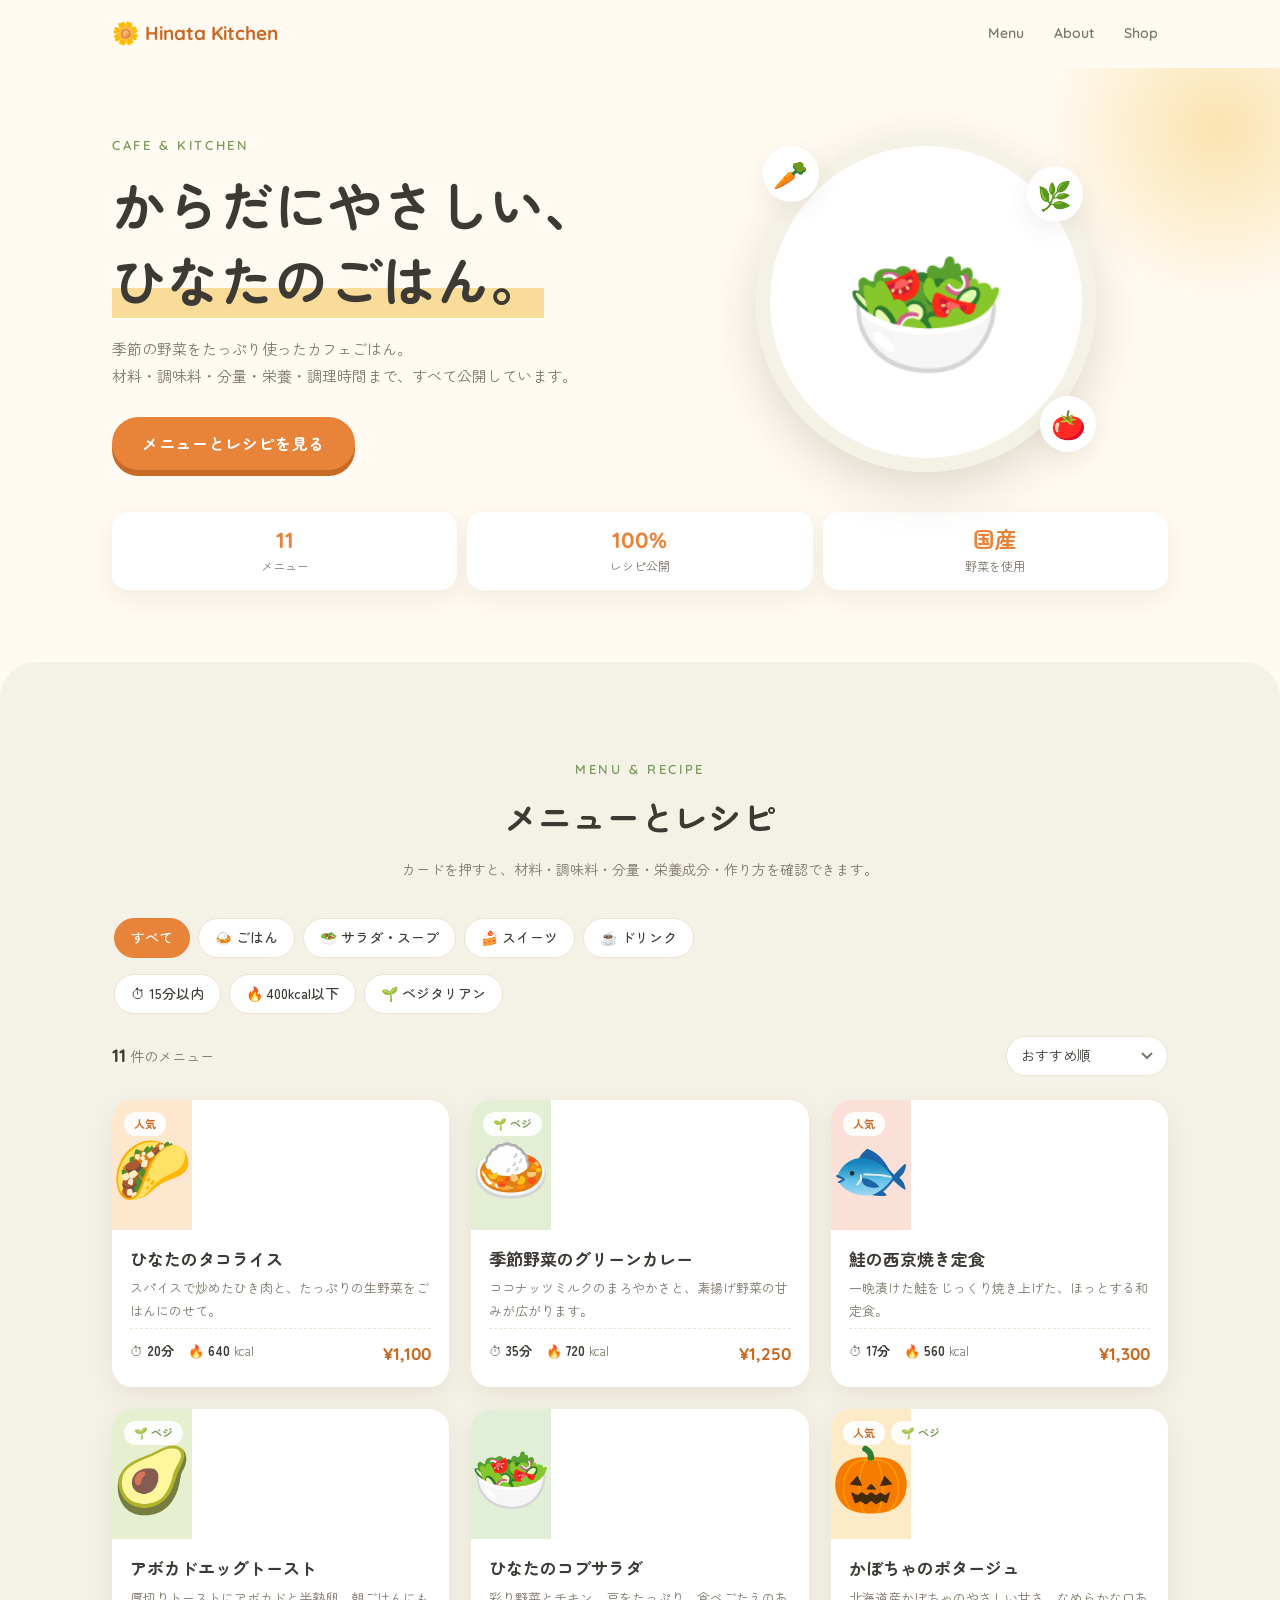
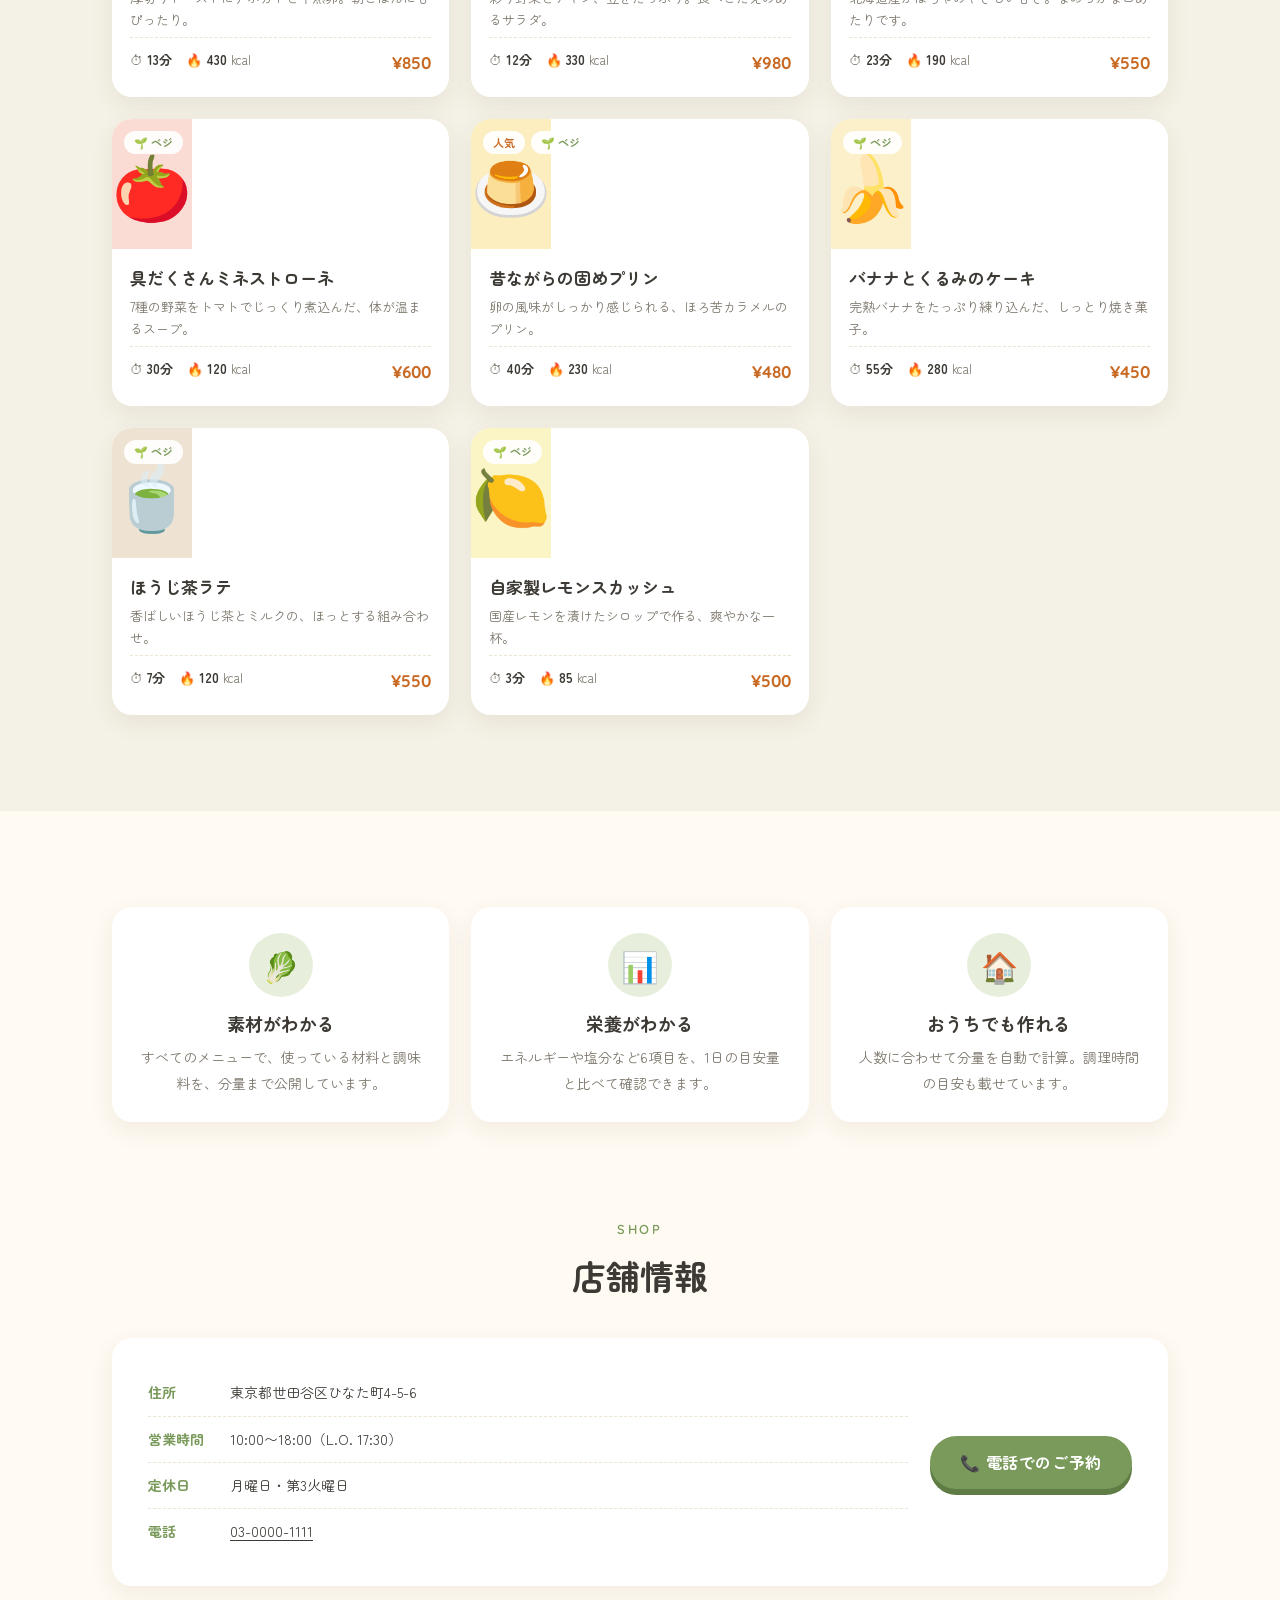
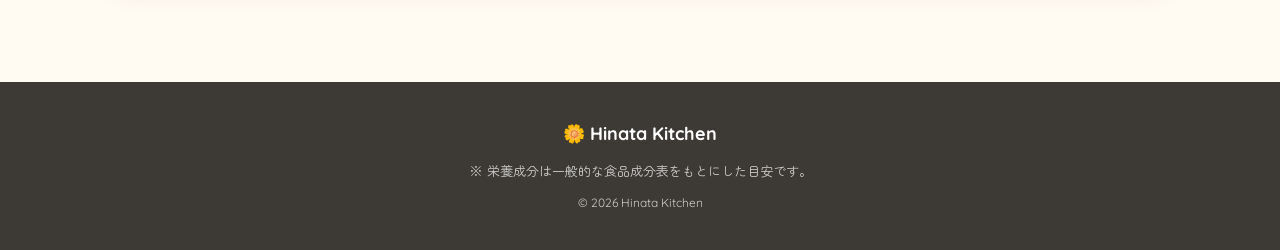
==== recipes/index.html @ f8576e2a "Add Hinata Kitchen recipe cafe site New standalone site under recipes/ showing each menu item's ingr" ====
<!DOCTYPE html>
<html lang="ja">
<head>
  <meta charset="UTF-8">
  <meta name="viewport" content="width=device-width, initial-scale=1.0">
  <title>Hinata Kitchen | ひなたのカフェごはん</title>
  <meta name="description" content="Hinata Kitchen のカフェメニュー。材料・調味料・分量・栄養成分・調理時間を、料理ごとに詳しくご紹介します。">
  <link rel="preconnect" href="https://fonts.googleapis.com">
  <link rel="preconnect" href="https://fonts.gstatic.com" crossorigin>
  <link href="https://fonts.googleapis.com/css2?family=Zen+Maru+Gothic:wght@400;500;700&family=Quicksand:wght@500;600;700&display=swap" rel="stylesheet">
  <link rel="stylesheet" href="style.css">
</head>
<body>
  <a class="skip-link" href="#main">本文へスキップ</a>

  <!-- ===== ヘッダー ===== -->
  <header class="header" id="header">
    <div class="container header__inner">
      <a href="#top" class="logo">
        <span class="logo__icon" aria-hidden="true">🌼</span>
        <span class="logo__text">Hinata Kitchen</span>
      </a>
      <nav class="nav" aria-label="ページ内リンク">
        <a href="#menu" class="nav__link">Menu</a>
        <a href="#about" class="nav__link">About</a>
        <a href="#shop" class="nav__link">Shop</a>
      </nav>
    </div>
  </header>

  <main id="main">
    <!-- ===== ヒーロー ===== -->
    <section class="hero" id="top">
      <div class="container hero__inner">
        <div class="hero__text">
          <p class="hero__en">Cafe &amp; Kitchen</p>
          <h1 class="hero__title">からだにやさしい、<br><span>ひなたのごはん。</span></h1>
          <p class="hero__lead">季節の野菜をたっぷり使ったカフェごはん。<br>材料・調味料・分量・栄養・調理時間まで、すべて公開しています。</p>
          <a href="#menu" class="btn">メニューとレシピを見る</a>
        </div>
        <div class="hero__visual" aria-hidden="true">
          <div class="plate">
            <span class="plate__food">🥗</span>
            <span class="plate__chip plate__chip--1">🥕</span>
            <span class="plate__chip plate__chip--2">🍅</span>
            <span class="plate__chip plate__chip--3">🌿</span>
          </div>
        </div>
      </div>
      <ul class="container hero__stats">
        <li><strong id="statCount">0</strong><span>メニュー</span></li>
        <li><strong>100%</strong><span>レシピ公開</span></li>
        <li><strong>国産</strong><span>野菜を使用</span></li>
      </ul>
    </section>

    <!-- ===== メニュー ===== -->
    <section class="section menu" id="menu">
      <div class="container">
        <div class="section__head">
          <p class="section__en">Menu &amp; Recipe</p>
          <h2 class="section__title">メニューとレシピ</h2>
          <p class="section__desc">カードを押すと、材料・調味料・分量・栄養成分・作り方を確認できます。</p>
        </div>

        <!-- 絞り込み -->
        <div class="filters">
          <div class="filters__cats" role="group" aria-label="カテゴリ">
            <button type="button" class="chip is-active" data-cat="all" aria-pressed="true">すべて</button>
            <button type="button" class="chip" data-cat="main" aria-pressed="false">🍛 ごはん</button>
            <button type="button" class="chip" data-cat="side" aria-pressed="false">🥗 サラダ・スープ</button>
            <button type="button" class="chip" data-cat="sweets" aria-pressed="false">🍰 スイーツ</button>
            <button type="button" class="chip" data-cat="drink" aria-pressed="false">☕ ドリンク</button>
          </div>
          <div class="filters__opts" role="group" aria-label="条件で絞り込み">
            <button type="button" class="chip chip--opt" data-opt="quick" aria-pressed="false">⏱ 15分以内</button>
            <button type="button" class="chip chip--opt" data-opt="light" aria-pressed="false">🔥 400kcal以下</button>
            <button type="button" class="chip chip--opt" data-opt="veg" aria-pressed="false">🌱 ベジタリアン</button>
          </div>
          <div class="filters__bar">
            <p class="filters__count" aria-live="polite"><span id="resultCount">0</span> 件のメニュー</p>
            <label class="sort">
              <span class="visually-hidden">並び替え</span>
              <select id="sortSelect">
                <option value="default">おすすめ順</option>
                <option value="time">調理時間が短い順</option>
                <option value="kcal">カロリーが低い順</option>
                <option value="price">価格が安い順</option>
              </select>
            </label>
          </div>
        </div>

        <!-- カード一覧（js/main.js から生成） -->
        <div class="cards" id="cards"></div>
        <p class="empty" id="emptyMsg" hidden>条件に合うメニューがありません。絞り込みを変えてみてください。</p>
      </div>
    </section>

    <!-- ===== コンセプト ===== -->
    <section class="section about" id="about">
      <div class="container about__grid">
        <div class="about__item">
          <span class="about__icon" aria-hidden="true">🥬</span>
          <h3>素材がわかる</h3>
          <p>すべてのメニューで、使っている材料と調味料を、分量まで公開しています。</p>
        </div>
        <div class="about__item">
          <span class="about__icon" aria-hidden="true">📊</span>
          <h3>栄養がわかる</h3>
          <p>エネルギーや塩分など6項目を、1日の目安量と比べて確認できます。</p>
        </div>
        <div class="about__item">
          <span class="about__icon" aria-hidden="true">🏠</span>
          <h3>おうちでも作れる</h3>
          <p>人数に合わせて分量を自動で計算。調理時間の目安も載せています。</p>
        </div>
      </div>
    </section>

    <!-- ===== 店舗情報 ===== -->
    <section class="section shop" id="shop">
      <div class="container">
        <div class="section__head">
          <p class="section__en">Shop</p>
          <h2 class="section__title">店舗情報</h2>
        </div>
        <div class="shop__card">
          <dl class="shop__list">
            <div><dt>住所</dt><dd>東京都世田谷区ひなた町4-5-6</dd></div>
            <div><dt>営業時間</dt><dd>10:00〜18:00（L.O. 17:30）</dd></div>
            <div><dt>定休日</dt><dd>月曜日・第3火曜日</dd></div>
            <div><dt>電話</dt><dd><a href="tel:0300001111">03-0000-1111</a></dd></div>
          </dl>
          <a href="tel:0300001111" class="btn btn--sub">📞 電話でのご予約</a>
        </div>
      </div>
    </section>
  </main>

  <footer class="footer">
    <p class="footer__logo">🌼 Hinata Kitchen</p>
    <p class="footer__note">※ 栄養成分は一般的な食品成分表をもとにした目安です。</p>
    <p class="footer__copy">&copy; <span id="year">2026</span> Hinata Kitchen</p>
  </footer>

  <!-- ===== レシピ詳細モーダル ===== -->
  <div class="modal" id="recipeModal" aria-hidden="true">
    <div class="modal__overlay" data-close></div>
    <div class="modal__dialog" role="dialog" aria-modal="true" aria-labelledby="rTitle">
      <button type="button" class="modal__close" aria-label="閉じる" data-close>&times;</button>
      <div class="modal__scroll">
        <div class="r-hero" id="rHero">
          <span class="r-hero__icon" id="rIcon" aria-hidden="true"></span>
        </div>
        <div class="r-body">
          <p class="r-cat" id="rCat"></p>
          <h2 class="r-title" id="rTitle"></h2>
          <p class="r-desc" id="rDesc"></p>

          <ul class="r-meta">
            <li><span>価格</span><strong id="rPrice"></strong></li>
            <li><span>調理時間</span><strong id="rTime"></strong></li>
            <li><span>エネルギー</span><strong id="rKcal"></strong></li>
          </ul>

          <div class="r-time" id="rTimeBar" aria-label="調理時間の内訳"></div>

          <div class="r-allergy" id="rAllergy"></div>

          <!-- 分量 -->
          <section class="r-section">
            <div class="r-section__head">
              <h3>材料と分量</h3>
              <div class="servings" role="group" aria-label="人数">
                <button type="button" class="servings__btn" id="servMinus" aria-label="1人減らす">−</button>
                <output class="servings__num" id="servNum" aria-live="polite">1人分</output>
                <button type="button" class="servings__btn" id="servPlus" aria-label="1人増やす">＋</button>
              </div>
            </div>
            <table class="r-table">
              <caption class="visually-hidden">材料</caption>
              <tbody id="rIngredients"></tbody>
            </table>
            <h4 class="r-subhead">調味料</h4>
            <table class="r-table r-table--season">
              <caption class="visually-hidden">調味料</caption>
              <tbody id="rSeasonings"></tbody>
            </table>
          </section>

          <!-- 栄養 -->
          <section class="r-section">
            <div class="r-section__head">
              <h3>栄養成分 <small>（1人分あたり）</small></h3>
            </div>
            <ul class="nutri" id="rNutrition"></ul>
            <p class="r-note">バーは成人の1日の目安量に対する割合です。数値は目安です。</p>
          </section>

          <!-- 作り方 -->
          <section class="r-section">
            <div class="r-section__head"><h3>作り方</h3></div>
            <ol class="steps" id="rSteps"></ol>
          </section>
        </div>
      </div>
    </div>
  </div>

  <script src="main.js"></script>
</body>
</html>
---- recipes/style.css ----
/* =========================================================
   Hinata Kitchen - style.css
   モバイルファースト / ブレークポイント: 768px, 1024px
   ========================================================= */
:root {
  --c-bg: #fffaf2;
  --c-bg-alt: #f4f1e6;
  --c-surface: #ffffff;
  --c-text: #3d3a35;
  --c-sub: #7d776c;
  --c-primary: #e8833a;      /* ひなたのオレンジ */
  --c-primary-dark: #c96a24;
  --c-green: #7a9a5b;
  --c-green-light: #e7efdc;
  --c-yellow: #f6c85f;
  --c-border: #ece4d4;

  --ff: "Zen Maru Gothic", "Hiragino Maru Gothic ProN", "Hiragino Sans", sans-serif;
  --ff-en: "Quicksand", "Zen Maru Gothic", sans-serif;
  --radius: 20px;
  --shadow: 0 8px 24px rgba(91, 70, 40, .08);
  --shadow-lg: 0 18px 48px rgba(91, 70, 40, .18);
  --ease: cubic-bezier(.22, 1, .36, 1);
  --header-h: 60px;
}

*, *::before, *::after { box-sizing: border-box; }
html { scroll-behavior: smooth; scroll-padding-top: var(--header-h); -webkit-text-size-adjust: 100%; }
body { margin: 0; font-family: var(--ff); font-size: 15px; line-height: 1.8; color: var(--c-text); background: var(--c-bg); -webkit-font-smoothing: antialiased; }
body.is-locked { overflow: hidden; }
h1, h2, h3, h4, p, ul, ol, dl, dd { margin: 0; }
ul { padding: 0; list-style: none; }
a { color: inherit; text-decoration: none; }
button, select { font: inherit; color: inherit; cursor: pointer; }
:focus-visible { outline: 3px solid var(--c-yellow); outline-offset: 2px; }
.container { width: 100%; max-width: 1120px; margin: 0 auto; padding: 0 18px; }
.visually-hidden { position: absolute !important; width: 1px; height: 1px; overflow: hidden; clip: rect(0 0 0 0); white-space: nowrap; }
.skip-link { position: absolute; left: 12px; top: -60px; z-index: 300; padding: 8px 16px; background: var(--c-primary); color: #fff; border-radius: 8px; }
.skip-link:focus { top: 12px; }

/* ---------- ボタン・チップ ---------- */
.btn {
  display: inline-flex; align-items: center; justify-content: center; gap: 6px;
  min-height: 50px; padding: 12px 30px; border-radius: 999px;
  background: var(--c-primary); color: #fff; font-weight: 700; letter-spacing: .04em;
  box-shadow: 0 6px 0 var(--c-primary-dark);
  transition: transform .2s, box-shadow .2s;
}
.btn:hover { transform: translateY(2px); box-shadow: 0 4px 0 var(--c-primary-dark); }
.btn:active { transform: translateY(6px); box-shadow: 0 0 0 var(--c-primary-dark); }
.btn--sub { background: var(--c-green); box-shadow: 0 6px 0 #5f7c44; }
.btn--sub:hover { box-shadow: 0 4px 0 #5f7c44; }

.chip {
  flex: 0 0 auto; min-height: 40px; padding: 6px 16px; border: 1.5px solid var(--c-border); border-radius: 999px;
  background: var(--c-surface); font-size: 14px; font-weight: 500; white-space: nowrap;
  transition: background .2s, border-color .2s, color .2s;
}
.chip:hover { border-color: var(--c-primary); }
.chip.is-active { background: var(--c-primary); border-color: var(--c-primary); color: #fff; }
.chip--opt.is-active { background: var(--c-green); border-color: var(--c-green); }

/* ---------- ヘッダー ---------- */
.header { position: sticky; top: 0; z-index: 100; height: var(--header-h); background: rgba(255, 250, 242, .9); backdrop-filter: blur(10px); -webkit-backdrop-filter: blur(10px); border-bottom: 1px solid transparent; transition: border-color .3s; }
.header.is-scrolled { border-color: var(--c-border); }
.header__inner { display: flex; align-items: center; justify-content: space-between; height: 100%; }
.logo { display: flex; align-items: center; gap: 6px; font-family: var(--ff-en); font-size: 19px; font-weight: 700; color: var(--c-primary-dark); }
.logo__icon { font-size: 22px; }
.nav { display: flex; gap: 4px; }
.nav__link { padding: 6px 10px; font-family: var(--ff-en); font-size: 14px; font-weight: 600; color: var(--c-sub); border-radius: 999px; transition: background .2s, color .2s; }
.nav__link:hover { background: var(--c-bg-alt); color: var(--c-text); }

/* ---------- ヒーロー ---------- */
.hero { position: relative; padding: 36px 0 48px; overflow: hidden; }
.hero::before { content: ""; position: absolute; top: -120px; right: -120px; width: 360px; height: 360px; border-radius: 50%; background: radial-gradient(circle, rgba(246, 200, 95, .45), transparent 70%); z-index: -1; }
.hero__inner { display: grid; gap: 32px; align-items: center; }
.hero__en { font-family: var(--ff-en); font-weight: 600; letter-spacing: .2em; text-transform: uppercase; color: var(--c-green); font-size: 13px; margin-bottom: 8px; }
.hero__title { font-size: clamp(30px, 8vw, 54px); line-height: 1.4; font-weight: 700; margin-bottom: 18px; }
.hero__title span { background: linear-gradient(transparent 62%, rgba(246, 200, 95, .6) 62%); }
.hero__lead { color: var(--c-sub); margin-bottom: 28px; font-size: 14px; }
.hero__visual { display: flex; justify-content: center; }
.plate { position: relative; width: min(58vw, 340px); aspect-ratio: 1; border-radius: 50%; background: #fff; box-shadow: var(--shadow-lg), inset 0 0 0 14px var(--c-bg-alt); display: grid; place-items: center; }
.plate__food { font-size: clamp(80px, 22vw, 130px); animation: float 4s ease-in-out infinite; }
.plate__chip { position: absolute; display: grid; place-items: center; width: 56px; height: 56px; font-size: 28px; background: #fff; border-radius: 50%; box-shadow: var(--shadow); animation: float 5s ease-in-out infinite; }
.plate__chip--1 { top: 4%; left: 2%; animation-delay: -1s; }
.plate__chip--2 { bottom: 6%; right: 0; animation-delay: -2s; }
.plate__chip--3 { top: 10%; right: 4%; animation-delay: -3s; }
@keyframes float { 50% { transform: translateY(-10px); } }

.hero__stats { display: grid; grid-template-columns: repeat(3, 1fr); gap: 10px; margin-top: 40px; }
.hero__stats li { display: flex; flex-direction: column; align-items: center; padding: 14px 6px; background: var(--c-surface); border-radius: 16px; box-shadow: var(--shadow); }
.hero__stats strong { font-family: var(--ff-en); font-size: 22px; color: var(--c-primary); line-height: 1.3; }
.hero__stats span { font-size: 12px; color: var(--c-sub); }

/* ---------- セクション共通 ---------- */
.section { padding: 64px 0; }
.section__head { text-align: center; margin-bottom: 32px; }
.section__en { font-family: var(--ff-en); font-weight: 600; letter-spacing: .2em; text-transform: uppercase; color: var(--c-green); font-size: 13px; }
.section__title { font-size: clamp(24px, 6vw, 34px); font-weight: 700; margin: 4px 0 10px; }
.section__desc { font-size: 14px; color: var(--c-sub); }

/* ---------- 絞り込み ---------- */
.menu { background: var(--c-bg-alt); border-radius: 36px 36px 0 0; }
.filters { margin-bottom: 24px; }
.filters__cats, .filters__opts { display: flex; gap: 8px; overflow-x: auto; padding: 4px 2px 8px; scrollbar-width: none; }
.filters__cats::-webkit-scrollbar, .filters__opts::-webkit-scrollbar { display: none; }
.filters__bar { display: flex; align-items: center; justify-content: space-between; gap: 12px; margin-top: 10px; }
.filters__count { font-size: 14px; color: var(--c-sub); }
.filters__count span { font-family: var(--ff-en); font-weight: 700; font-size: 18px; color: var(--c-text); }
.sort select { min-height: 40px; padding: 6px 34px 6px 14px; font-size: 14px; border: 1.5px solid var(--c-border); border-radius: 999px; background: var(--c-surface) url("data:image/svg+xml,%3Csvg xmlns='http://www.w3.org/2000/svg' width='12' height='8'%3E%3Cpath d='M1 1l5 5 5-5' fill='none' stroke='%237d776c' stroke-width='2'/%3E%3C/svg%3E") no-repeat right 14px center; -webkit-appearance: none; appearance: none; }

/* ---------- カード ---------- */
.cards { display: grid; gap: 16px; }
.card {
  position: relative; display: flex; flex-direction: column; width: 100%; padding: 0; text-align: left;
  background: var(--c-surface); border: 0; border-radius: var(--radius); box-shadow: var(--shadow); overflow: hidden;
  transition: transform .3s var(--ease), box-shadow .3s var(--ease);
  animation: cardIn .45s var(--ease) both;
}
.card:hover { transform: translateY(-4px); box-shadow: var(--shadow-lg); }
@keyframes cardIn { from { opacity: 0; transform: translateY(14px); } }
.card__visual { display: grid; place-items: center; height: 130px; font-size: 64px; }
.card__badges { position: absolute; top: 12px; left: 12px; display: flex; gap: 6px; }
.badge { padding: 2px 10px; font-size: 11px; font-weight: 700; border-radius: 999px; background: rgba(255,255,255,.92); color: var(--c-green); }
.badge--pop { color: var(--c-primary-dark); }
.card__body { padding: 16px 18px 18px; display: flex; flex-direction: column; gap: 6px; flex: 1; }
.card__name { font-size: 17px; font-weight: 700; line-height: 1.5; }
.card__desc { font-size: 13px; color: var(--c-sub); line-height: 1.7; }
.card__meta { display: flex; flex-wrap: wrap; gap: 6px 14px; margin-top: auto; padding-top: 10px; border-top: 1px dashed var(--c-border); font-size: 13px; color: var(--c-sub); }
.card__meta b { color: var(--c-text); font-weight: 700; }
.card__price { margin-left: auto; font-family: var(--ff-en); font-size: 17px; font-weight: 700; color: var(--c-primary-dark); }
.empty { padding: 40px 0; text-align: center; color: var(--c-sub); }

/* ---------- About ---------- */
.about__grid { display: grid; gap: 16px; }
.about__item { padding: 26px 22px; text-align: center; background: var(--c-surface); border-radius: var(--radius); box-shadow: var(--shadow); }
.about__icon { display: inline-grid; place-items: center; width: 64px; height: 64px; margin-bottom: 10px; font-size: 30px; background: var(--c-green-light); border-radius: 50%; }
.about__item h3 { font-size: 18px; margin-bottom: 6px; }
.about__item p { font-size: 14px; color: var(--c-sub); }

/* ---------- 店舗情報 ---------- */
.shop { padding-top: 0; }
.shop__card { display: grid; gap: 22px; padding: 26px 22px; background: var(--c-surface); border-radius: var(--radius); box-shadow: var(--shadow); }
.shop__list > div { display: grid; grid-template-columns: 72px 1fr; gap: 10px; padding: 10px 0; border-bottom: 1px dashed var(--c-border); font-size: 14px; }
.shop__list > div:last-child { border-bottom: 0; }
.shop__list dt { font-weight: 700; color: var(--c-green); }
.shop__list a { text-decoration: underline; text-underline-offset: 3px; }

/* ---------- フッター ---------- */
.footer { padding: 36px 18px; text-align: center; background: #3d3a35; color: rgba(255,255,255,.75); font-size: 13px; }
.footer__logo { font-family: var(--ff-en); font-size: 18px; font-weight: 700; color: #fff; margin-bottom: 8px; }
.footer__copy { margin-top: 10px; font-family: var(--ff-en); font-size: 12px; }

/* ---------- モーダル ---------- */
.modal { position: fixed; inset: 0; z-index: 200; display: flex; align-items: flex-end; visibility: hidden; }
.modal.is-open { visibility: visible; }
.modal__overlay { position: absolute; inset: 0; background: rgba(61, 58, 53, .5); opacity: 0; transition: opacity .3s; }
.modal.is-open .modal__overlay { opacity: 1; }
.modal__dialog {
  position: relative; width: 100%; height: 94vh; height: 94dvh;
  background: var(--c-bg); border-radius: 28px 28px 0 0; overflow: hidden;
  transform: translateY(100%); transition: transform .45s var(--ease);
}
.modal.is-open .modal__dialog { transform: none; }
.modal__scroll { height: 100%; overflow-y: auto; overscroll-behavior: contain; }
.modal__close { position: absolute; top: 12px; right: 12px; z-index: 2; width: 44px; height: 44px; border: 0; border-radius: 50%; background: rgba(255,255,255,.95); box-shadow: var(--shadow); font-size: 26px; line-height: 1; }

.r-hero { display: grid; place-items: center; height: 170px; }
.r-hero__icon { font-size: 90px; filter: drop-shadow(0 10px 14px rgba(0,0,0,.12)); }
.r-body { padding: 22px 20px calc(36px + env(safe-area-inset-bottom)); }
.r-cat { font-size: 13px; font-weight: 700; color: var(--c-green); }
.r-title { font-size: 24px; font-weight: 700; line-height: 1.5; margin: 2px 0 8px; }
.r-desc { font-size: 14px; color: var(--c-sub); }

.r-meta { display: grid; grid-template-columns: repeat(3, 1fr); gap: 8px; margin: 20px 0 12px; }
.r-meta li { display: flex; flex-direction: column; align-items: center; padding: 10px 4px; background: var(--c-surface); border-radius: 14px; box-shadow: var(--shadow); }
.r-meta span { font-size: 11px; color: var(--c-sub); }
.r-meta strong { font-family: var(--ff-en); font-size: 17px; font-weight: 700; }
.r-meta strong small { display: block; font-family: var(--ff); font-size: 10px; font-weight: 500; color: var(--c-sub); text-align: center; line-height: 1.4; }

.r-time { display: flex; height: 30px; border-radius: 999px; overflow: hidden; font-size: 12px; font-weight: 700; color: #fff; background: var(--c-border); }
.r-time > span { display: flex; align-items: center; justify-content: center; min-width: 0; padding: 0 6px; white-space: nowrap; overflow: hidden; }
.r-time .t-prep { background: var(--c-green); }
.r-time .t-cook { background: var(--c-primary); }
.r-time .t-rest { background: #b9a88c; }

.r-allergy { display: flex; flex-wrap: wrap; gap: 6px; margin-top: 14px; font-size: 12px; }
.r-allergy span { padding: 2px 10px; border-radius: 999px; background: #fdecea; color: #b0413e; font-weight: 700; }
.r-allergy__label { align-self: center; color: var(--c-sub); }
.r-allergy .none { background: var(--c-green-light); color: #4f6b38; }

.r-section { margin-top: 28px; padding: 20px 18px; background: var(--c-surface); border-radius: var(--radius); box-shadow: var(--shadow); }
.r-section__head { display: flex; align-items: center; justify-content: space-between; gap: 10px; flex-wrap: wrap; margin-bottom: 12px; }
.r-section__head h3 { font-size: 17px; }
.r-section__head small { font-size: 12px; font-weight: 400; color: var(--c-sub); }
.r-subhead { margin: 18px 0 6px; font-size: 14px; color: var(--c-primary-dark); }

.servings { display: flex; align-items: center; gap: 4px; padding: 3px; background: var(--c-bg-alt); border-radius: 999px; }
.servings__btn { width: 36px; height: 36px; border: 0; border-radius: 50%; background: var(--c-surface); font-size: 18px; font-weight: 700; box-shadow: 0 2px 6px rgba(0,0,0,.06); }
.servings__btn:disabled { opacity: .35; cursor: default; }
.servings__num { min-width: 58px; text-align: center; font-weight: 700; font-size: 14px; }

.r-table { width: 100%; border-collapse: collapse; font-size: 14px; }
.r-table td { padding: 9px 2px; border-bottom: 1px dashed var(--c-border); }
.r-table tr:last-child td { border-bottom: 0; }
.r-table td:last-child { text-align: right; font-weight: 700; white-space: nowrap; }
.r-table--season td:first-child::before { content: "●"; margin-right: 6px; font-size: 9px; color: var(--c-primary); vertical-align: 2px; }
.r-table .is-changed { animation: flash .6s; }
@keyframes flash { 0% { background: rgba(246, 200, 95, .5); } }

.nutri { display: grid; gap: 12px; }
.nutri li { display: grid; grid-template-columns: 1fr auto; gap: 2px 8px; font-size: 14px; }
.nutri__val { font-family: var(--ff-en); font-weight: 700; }
.nutri__bar { grid-column: 1 / -1; height: 8px; border-radius: 999px; background: var(--c-bg-alt); overflow: hidden; }
.nutri__bar i { display: block; height: 100%; border-radius: inherit; background: var(--c-green); transform-origin: left; animation: grow .8s var(--ease) both; }
.nutri__bar i.is-high { background: var(--c-primary); }
.nutri__pct { grid-column: 1 / -1; font-size: 11px; color: var(--c-sub); }
@keyframes grow { from { transform: scaleX(0); } }
.r-note { margin-top: 12px; font-size: 12px; color: var(--c-sub); }

.steps { padding: 0; list-style: none; counter-reset: step; display: grid; gap: 12px; }
.steps li { position: relative; padding-left: 40px; font-size: 14px; counter-increment: step; }
.steps li::before { content: counter(step); position: absolute; left: 0; top: 0; width: 28px; height: 28px; display: grid; place-items: center; font-family: var(--ff-en); font-weight: 700; color: #fff; background: var(--c-primary); border-radius: 50%; }

/* =========================================================
   Tablet 768px〜
   ========================================================= */
@media (min-width: 768px) {
  :root { --header-h: 68px; }
  body { font-size: 16px; }
  .container { padding: 0 32px; }
  .nav { gap: 10px; }
  .hero { padding: 64px 0 72px; }
  .hero__inner { grid-template-columns: 1.1fr 1fr; gap: 40px; }
  .hero__lead { font-size: 15px; }
  .section { padding: 96px 0; }
  .filters { display: grid; gap: 4px; }
  .filters__cats, .filters__opts { flex-wrap: wrap; overflow: visible; }
  .cards { grid-template-columns: repeat(2, 1fr); gap: 22px; }
  .about__grid { grid-template-columns: repeat(3, 1fr); gap: 22px; }
  .shop__card { grid-template-columns: 1fr auto; align-items: center; padding: 32px 36px; }
  .shop { padding-top: 0; }

  .modal { align-items: center; justify-content: center; padding: 24px; }
  .modal__dialog { max-width: 680px; height: auto; max-height: 90vh; border-radius: 28px; transform: translateY(24px) scale(.97); opacity: 0; transition: transform .4s var(--ease), opacity .3s; }
  .modal__scroll { max-height: 90vh; }
  .modal.is-open .modal__dialog { transform: none; opacity: 1; }
  .r-body { padding: 26px 36px 40px; }
  .r-title { font-size: 28px; }
  .nutri { grid-template-columns: 1fr 1fr; gap: 14px 26px; }
}

/* =========================================================
   PC 1024px〜
   ========================================================= */
@media (min-width: 1024px) {
  .cards { grid-template-columns: repeat(3, 1fr); }
}

@media (prefers-reduced-motion: reduce) {
  html { scroll-behavior: auto; }
  *, *::before, *::after { animation-duration: .01ms !important; animation-iteration-count: 1 !important; transition-duration: .01ms !important; }
}
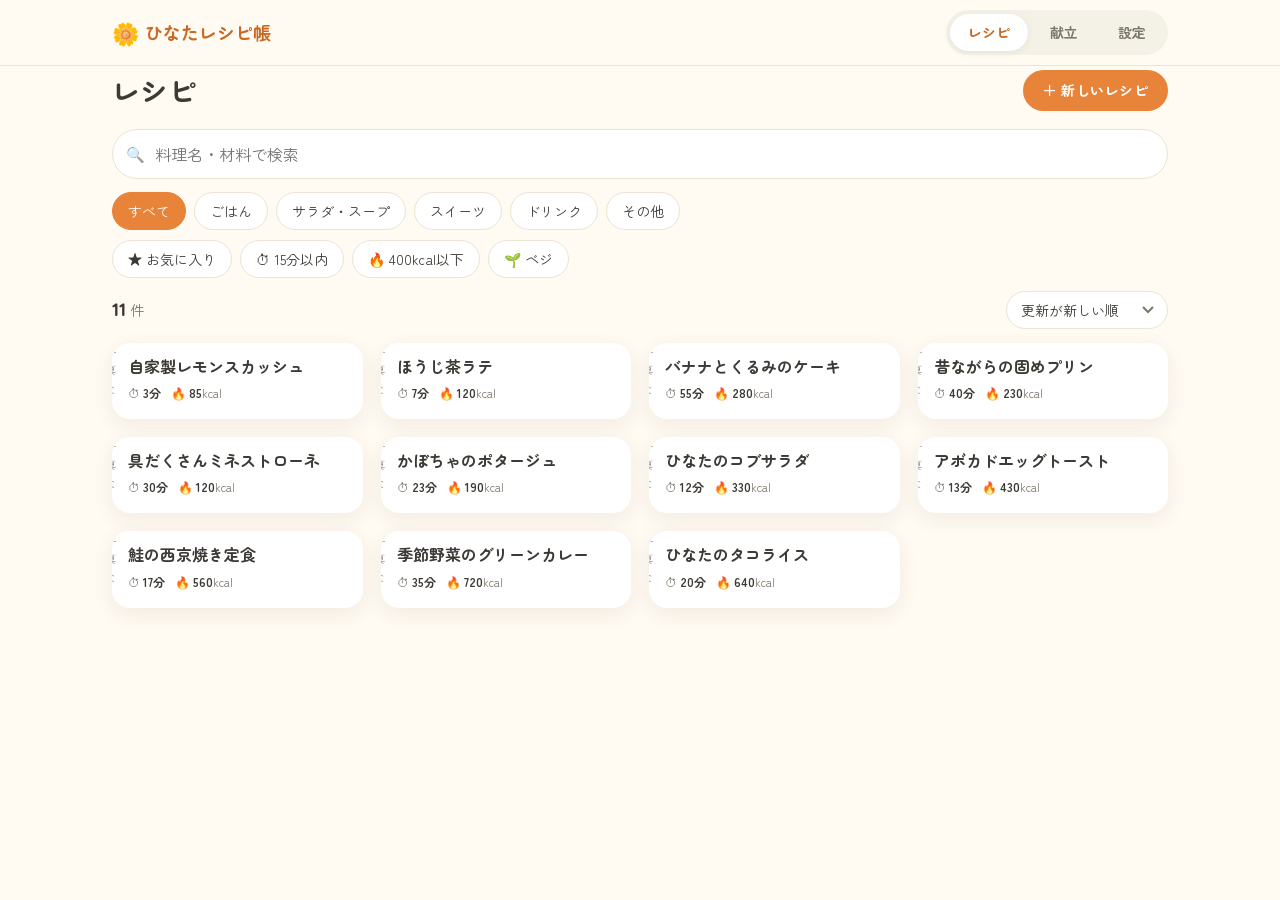
==== commit cd8314dd: "Turn recipes/ into a personal recipe and meal-plan manager Replace the cafe storefront with a browse" ====
--- a/recipes/index.html
+++ b/recipes/index.html
@@ -2,9 +2,10 @@
 <html lang="ja">
 <head>
   <meta charset="UTF-8">
-  <meta name="viewport" content="width=device-width, initial-scale=1.0">
-  <title>Hinata Kitchen | ひなたのカフェごはん</title>
-  <meta name="description" content="Hinata Kitchen のカフェメニュー。材料・調味料・分量・栄養成分・調理時間を、料理ごとに詳しくご紹介します。">
+  <meta name="viewport" content="width=device-width, initial-scale=1.0, viewport-fit=cover">
+  <meta name="theme-color" content="#fffaf2">
+  <title>ひなたレシピ帳</title>
+  <meta name="description" content="自分のレシピと献立を管理するノート。材料・調味料・分量・栄養・調理時間・写真を記録できます。">
   <link rel="preconnect" href="https://fonts.googleapis.com">
   <link rel="preconnect" href="https://fonts.gstatic.com" crossorigin>
   <link href="https://fonts.googleapis.com/css2?family=Zen+Maru+Gothic:wght@400;500;700&family=Quicksand:wght@500;600;700&display=swap" rel="stylesheet">
@@ -14,200 +15,352 @@
   <a class="skip-link" href="#main">本文へスキップ</a>
 
   <!-- ===== ヘッダー ===== -->
-  <header class="header" id="header">
+  <header class="header">
     <div class="container header__inner">
-      <a href="#top" class="logo">
+      <a href="#recipes" class="logo">
         <span class="logo__icon" aria-hidden="true">🌼</span>
-        <span class="logo__text">Hinata Kitchen</span>
+        <span>ひなたレシピ帳</span>
       </a>
-      <nav class="nav" aria-label="ページ内リンク">
-        <a href="#menu" class="nav__link">Menu</a>
-        <a href="#about" class="nav__link">About</a>
-        <a href="#shop" class="nav__link">Shop</a>
+      <nav class="topnav" aria-label="メイン">
+        <a href="#recipes" class="topnav__link" data-nav="recipes">レシピ</a>
+        <a href="#plan" class="topnav__link" data-nav="plan">献立</a>
+        <a href="#settings" class="topnav__link" data-nav="settings">設定</a>
       </nav>
     </div>
   </header>
 
-  <main id="main">
-    <!-- ===== ヒーロー ===== -->
-    <section class="hero" id="top">
-      <div class="container hero__inner">
-        <div class="hero__text">
-          <p class="hero__en">Cafe &amp; Kitchen</p>
-          <h1 class="hero__title">からだにやさしい、<br><span>ひなたのごはん。</span></h1>
-          <p class="hero__lead">季節の野菜をたっぷり使ったカフェごはん。<br>材料・調味料・分量・栄養・調理時間まで、すべて公開しています。</p>
-          <a href="#menu" class="btn">メニューとレシピを見る</a>
-        </div>
-        <div class="hero__visual" aria-hidden="true">
-          <div class="plate">
-            <span class="plate__food">🥗</span>
-            <span class="plate__chip plate__chip--1">🥕</span>
-            <span class="plate__chip plate__chip--2">🍅</span>
-            <span class="plate__chip plate__chip--3">🌿</span>
-          </div>
-        </div>
-      </div>
-      <ul class="container hero__stats">
-        <li><strong id="statCount">0</strong><span>メニュー</span></li>
-        <li><strong>100%</strong><span>レシピ公開</span></li>
-        <li><strong>国産</strong><span>野菜を使用</span></li>
-      </ul>
+  <main id="main" class="container">
+    <!-- ================= レシピ ================= -->
+    <section class="view" id="view-recipes" aria-labelledby="h-recipes">
+      <div class="view__head">
+        <h1 class="view__title" id="h-recipes">レシピ</h1>
+        <button type="button" class="btn btn--small" id="addRecipeBtn">＋ 新しいレシピ</button>
+      </div>
+
+      <div class="search">
+        <span class="search__icon" aria-hidden="true">🔍</span>
+        <input type="search" id="searchInput" placeholder="料理名・材料で検索" aria-label="レシピを検索" autocomplete="off">
+      </div>
+
+      <div class="chips" role="group" aria-label="カテゴリ">
+        <button type="button" class="chip is-active" data-cat="all" aria-pressed="true">すべて</button>
+        <button type="button" class="chip" data-cat="main" aria-pressed="false">ごはん</button>
+        <button type="button" class="chip" data-cat="side" aria-pressed="false">サラダ・スープ</button>
+        <button type="button" class="chip" data-cat="sweets" aria-pressed="false">スイーツ</button>
+        <button type="button" class="chip" data-cat="drink" aria-pressed="false">ドリンク</button>
+        <button type="button" class="chip" data-cat="other" aria-pressed="false">その他</button>
+      </div>
+      <div class="chips" role="group" aria-label="条件">
+        <button type="button" class="chip chip--opt" data-opt="fav" aria-pressed="false">★ お気に入り</button>
+        <button type="button" class="chip chip--opt" data-opt="quick" aria-pressed="false">⏱ 15分以内</button>
+        <button type="button" class="chip chip--opt" data-opt="light" aria-pressed="false">🔥 400kcal以下</button>
+        <button type="button" class="chip chip--opt" data-opt="veg" aria-pressed="false">🌱 ベジ</button>
+      </div>
+
+      <div class="listbar">
+        <p class="listbar__count" aria-live="polite"><b id="resultCount">0</b> 件</p>
+        <label class="select">
+          <span class="visually-hidden">並び替え</span>
+          <select id="sortSelect">
+            <option value="updated">更新が新しい順</option>
+            <option value="name">名前順</option>
+            <option value="time">調理時間が短い順</option>
+            <option value="kcal">カロリーが低い順</option>
+          </select>
+        </label>
+      </div>
+
+      <div class="cards" id="cards"></div>
+      <div class="empty" id="emptyRecipes" hidden>
+        <p class="empty__icon" aria-hidden="true">📒</p>
+        <p id="emptyText">まだレシピがありません。</p>
+        <button type="button" class="btn btn--small" data-action="add-recipe">＋ 最初のレシピを登録</button>
+      </div>
     </section>
 
-    <!-- ===== メニュー ===== -->
-    <section class="section menu" id="menu">
-      <div class="container">
-        <div class="section__head">
-          <p class="section__en">Menu &amp; Recipe</p>
-          <h2 class="section__title">メニューとレシピ</h2>
-          <p class="section__desc">カードを押すと、材料・調味料・分量・栄養成分・作り方を確認できます。</p>
-        </div>
-
-        <!-- 絞り込み -->
-        <div class="filters">
-          <div class="filters__cats" role="group" aria-label="カテゴリ">
-            <button type="button" class="chip is-active" data-cat="all" aria-pressed="true">すべて</button>
-            <button type="button" class="chip" data-cat="main" aria-pressed="false">🍛 ごはん</button>
-            <button type="button" class="chip" data-cat="side" aria-pressed="false">🥗 サラダ・スープ</button>
-            <button type="button" class="chip" data-cat="sweets" aria-pressed="false">🍰 スイーツ</button>
-            <button type="button" class="chip" data-cat="drink" aria-pressed="false">☕ ドリンク</button>
-          </div>
-          <div class="filters__opts" role="group" aria-label="条件で絞り込み">
-            <button type="button" class="chip chip--opt" data-opt="quick" aria-pressed="false">⏱ 15分以内</button>
-            <button type="button" class="chip chip--opt" data-opt="light" aria-pressed="false">🔥 400kcal以下</button>
-            <button type="button" class="chip chip--opt" data-opt="veg" aria-pressed="false">🌱 ベジタリアン</button>
-          </div>
-          <div class="filters__bar">
-            <p class="filters__count" aria-live="polite"><span id="resultCount">0</span> 件のメニュー</p>
-            <label class="sort">
-              <span class="visually-hidden">並び替え</span>
-              <select id="sortSelect">
-                <option value="default">おすすめ順</option>
-                <option value="time">調理時間が短い順</option>
-                <option value="kcal">カロリーが低い順</option>
-                <option value="price">価格が安い順</option>
-              </select>
-            </label>
-          </div>
-        </div>
-
-        <!-- カード一覧（js/main.js から生成） -->
-        <div class="cards" id="cards"></div>
-        <p class="empty" id="emptyMsg" hidden>条件に合うメニューがありません。絞り込みを変えてみてください。</p>
-      </div>
+    <!-- ================= 献立 ================= -->
+    <section class="view" id="view-plan" aria-labelledby="h-plan" hidden>
+      <div class="view__head">
+        <h1 class="view__title" id="h-plan">献立</h1>
+        <button type="button" class="btn btn--small btn--ghost" id="thisWeekBtn">今週</button>
+      </div>
+
+      <div class="weeknav">
+        <button type="button" class="iconbtn" id="prevWeek" aria-label="前の週">‹</button>
+        <p class="weeknav__label" id="weekLabel" aria-live="polite"></p>
+        <button type="button" class="iconbtn" id="nextWeek" aria-label="次の週">›</button>
+      </div>
+
+      <div class="weeksum" id="weekSummary"></div>
+      <div class="days" id="days"></div>
     </section>
 
-    <!-- ===== コンセプト ===== -->
-    <section class="section about" id="about">
-      <div class="container about__grid">
-        <div class="about__item">
-          <span class="about__icon" aria-hidden="true">🥬</span>
-          <h3>素材がわかる</h3>
-          <p>すべてのメニューで、使っている材料と調味料を、分量まで公開しています。</p>
-        </div>
-        <div class="about__item">
-          <span class="about__icon" aria-hidden="true">📊</span>
-          <h3>栄養がわかる</h3>
-          <p>エネルギーや塩分など6項目を、1日の目安量と比べて確認できます。</p>
-        </div>
-        <div class="about__item">
-          <span class="about__icon" aria-hidden="true">🏠</span>
-          <h3>おうちでも作れる</h3>
-          <p>人数に合わせて分量を自動で計算。調理時間の目安も載せています。</p>
-        </div>
-      </div>
-    </section>
-
-    <!-- ===== 店舗情報 ===== -->
-    <section class="section shop" id="shop">
-      <div class="container">
-        <div class="section__head">
-          <p class="section__en">Shop</p>
-          <h2 class="section__title">店舗情報</h2>
-        </div>
-        <div class="shop__card">
-          <dl class="shop__list">
-            <div><dt>住所</dt><dd>東京都世田谷区ひなた町4-5-6</dd></div>
-            <div><dt>営業時間</dt><dd>10:00〜18:00（L.O. 17:30）</dd></div>
-            <div><dt>定休日</dt><dd>月曜日・第3火曜日</dd></div>
-            <div><dt>電話</dt><dd><a href="tel:0300001111">03-0000-1111</a></dd></div>
-          </dl>
-          <a href="tel:0300001111" class="btn btn--sub">📞 電話でのご予約</a>
+    <!-- ================= 設定 ================= -->
+    <section class="view" id="view-settings" aria-labelledby="h-settings" hidden>
+      <div class="view__head">
+        <h1 class="view__title" id="h-settings">設定</h1>
+      </div>
+
+      <div class="panel">
+        <h2 class="panel__title">データの保存場所</h2>
+        <p class="panel__text">レシピ・写真・献立は、<b>このブラウザの中だけ</b>に保存されます。ほかの人には見えません。ブラウザのデータを消すと失われるので、ときどきバックアップを書き出してください。</p>
+        <p class="panel__text panel__text--sub" id="storageInfo"></p>
+      </div>
+
+      <div class="panel">
+        <h2 class="panel__title">バックアップ・別の端末へ移す</h2>
+        <p class="panel__text">写真も含めて1つのファイルに書き出します。別の端末で「読み込む」と、同じ内容を使えます。</p>
+        <div class="panel__actions">
+          <button type="button" class="btn btn--small" id="exportBtn">⬇ 書き出す</button>
+          <label class="btn btn--small btn--ghost">
+            ⬆ 読み込む
+            <input type="file" id="importInput" accept="application/json,.json" class="visually-hidden">
+          </label>
+        </div>
+      </div>
+
+      <div class="panel">
+        <h2 class="panel__title">1日の目安量</h2>
+        <p class="panel__text">献立の合計や、レシピの栄養バーの基準になります。</p>
+        <form class="targets" id="targetsForm"></form>
+      </div>
+
+      <div class="panel">
+        <h2 class="panel__title">データの整理</h2>
+        <div class="panel__actions">
+          <button type="button" class="btn btn--small btn--ghost" id="addSamplesBtn">サンプルを追加</button>
+          <button type="button" class="btn btn--small btn--ghost" id="removeSamplesBtn">サンプルを削除</button>
+          <button type="button" class="btn btn--small btn--danger" id="clearAllBtn">すべて削除</button>
         </div>
       </div>
     </section>
   </main>
 
-  <footer class="footer">
-    <p class="footer__logo">🌼 Hinata Kitchen</p>
-    <p class="footer__note">※ 栄養成分は一般的な食品成分表をもとにした目安です。</p>
-    <p class="footer__copy">&copy; <span id="year">2026</span> Hinata Kitchen</p>
-  </footer>
-
-  <!-- ===== レシピ詳細モーダル ===== -->
-  <div class="modal" id="recipeModal" aria-hidden="true">
-    <div class="modal__overlay" data-close></div>
-    <div class="modal__dialog" role="dialog" aria-modal="true" aria-labelledby="rTitle">
-      <button type="button" class="modal__close" aria-label="閉じる" data-close>&times;</button>
-      <div class="modal__scroll">
-        <div class="r-hero" id="rHero">
-          <span class="r-hero__icon" id="rIcon" aria-hidden="true"></span>
-        </div>
-        <div class="r-body">
-          <p class="r-cat" id="rCat"></p>
-          <h2 class="r-title" id="rTitle"></h2>
-          <p class="r-desc" id="rDesc"></p>
-
-          <ul class="r-meta">
-            <li><span>価格</span><strong id="rPrice"></strong></li>
-            <li><span>調理時間</span><strong id="rTime"></strong></li>
-            <li><span>エネルギー</span><strong id="rKcal"></strong></li>
-          </ul>
-
-          <div class="r-time" id="rTimeBar" aria-label="調理時間の内訳"></div>
-
-          <div class="r-allergy" id="rAllergy"></div>
-
-          <!-- 分量 -->
-          <section class="r-section">
-            <div class="r-section__head">
-              <h3>材料と分量</h3>
-              <div class="servings" role="group" aria-label="人数">
-                <button type="button" class="servings__btn" id="servMinus" aria-label="1人減らす">−</button>
-                <output class="servings__num" id="servNum" aria-live="polite">1人分</output>
-                <button type="button" class="servings__btn" id="servPlus" aria-label="1人増やす">＋</button>
-              </div>
+  <!-- ===== スマホ用タブバー ===== -->
+  <nav class="tabbar" aria-label="メイン">
+    <a href="#recipes" class="tabbar__link" data-nav="recipes"><span aria-hidden="true">📒</span>レシピ</a>
+    <a href="#plan" class="tabbar__link" data-nav="plan"><span aria-hidden="true">📅</span>献立</a>
+    <a href="#settings" class="tabbar__link" data-nav="settings"><span aria-hidden="true">⚙️</span>設定</a>
+  </nav>
+
+  <!-- ================= レシピ詳細 ================= -->
+  <dialog class="sheet" id="detailDialog" aria-labelledby="dTitle">
+    <div class="sheet__bar">
+      <button type="button" class="iconbtn" data-close aria-label="閉じる">✕</button>
+    </div>
+    <div class="d-photo" id="dPhoto"></div>
+    <div class="sheet__body">
+      <p class="d-cat" id="dCat"></p>
+      <h2 class="d-title" id="dTitle"></h2>
+      <p class="d-desc" id="dDesc"></p>
+
+      <div class="d-actions">
+        <button type="button" class="pill" id="dFav" aria-pressed="false">☆ お気に入り</button>
+        <button type="button" class="pill" id="dPlan">📅 献立に追加</button>
+        <button type="button" class="pill" id="dEdit">✏️ 編集</button>
+        <button type="button" class="pill" id="dCopy">⧉ 複製</button>
+        <button type="button" class="pill pill--danger" id="dDelete">🗑 削除</button>
+      </div>
+
+      <ul class="d-meta">
+        <li><span>調理時間</span><strong id="dTime"></strong></li>
+        <li><span>エネルギー</span><strong id="dKcal"></strong></li>
+        <li><span>塩分</span><strong id="dSalt"></strong></li>
+      </ul>
+      <div class="timebar" id="dTimeBar"></div>
+      <div class="d-allergy" id="dAllergy"></div>
+
+      <section class="block">
+        <div class="block__head">
+          <h3>材料と分量</h3>
+          <div class="stepper" role="group" aria-label="人数">
+            <button type="button" class="stepper__btn" id="servMinus" aria-label="1人減らす">−</button>
+            <output class="stepper__num" id="servNum" aria-live="polite"></output>
+            <button type="button" class="stepper__btn" id="servPlus" aria-label="1人増やす">＋</button>
+          </div>
+        </div>
+        <table class="amounts"><caption class="visually-hidden">材料</caption><tbody id="dIngredients"></tbody></table>
+        <h4 class="block__sub">調味料</h4>
+        <table class="amounts amounts--season"><caption class="visually-hidden">調味料</caption><tbody id="dSeasonings"></tbody></table>
+      </section>
+
+      <section class="block">
+        <div class="block__head"><h3>栄養成分 <small>（1人分あたり）</small></h3></div>
+        <ul class="nutri" id="dNutrition"></ul>
+        <p class="note">バーは「設定」の1日の目安量に対する割合です。</p>
+      </section>
+
+      <section class="block">
+        <div class="block__head"><h3>作り方</h3></div>
+        <ol class="steps" id="dSteps"></ol>
+      </section>
+
+      <section class="block" id="dMemoBlock">
+        <div class="block__head"><h3>メモ</h3></div>
+        <p class="memo" id="dMemo"></p>
+      </section>
+
+      <p class="note note--date" id="dDates"></p>
+    </div>
+  </dialog>
+
+  <!-- ================= レシピ編集 ================= -->
+  <dialog class="sheet sheet--form" id="editDialog" aria-labelledby="eTitle">
+    <form id="editForm" novalidate>
+      <div class="sheet__bar sheet__bar--form">
+        <button type="button" class="iconbtn" data-close aria-label="閉じる">✕</button>
+        <h2 class="sheet__title" id="eTitle">新しいレシピ</h2>
+        <button type="submit" class="btn btn--small">保存</button>
+      </div>
+      <div class="sheet__body">
+        <!-- 写真 -->
+        <div class="photo-input" id="photoDrop">
+          <div class="photo-input__preview" id="photoPreview"></div>
+          <div class="photo-input__btns">
+            <label class="btn btn--small btn--ghost">
+              📷 写真を選ぶ
+              <input type="file" id="photoInput" accept="image/*" class="visually-hidden">
+            </label>
+            <button type="button" class="btn btn--small btn--ghost" id="photoRemove" hidden>写真を外す</button>
+          </div>
+          <p class="note">PC では写真をここにドラッグしても登録できます。自動で縮小して保存します。</p>
+        </div>
+
+        <fieldset class="fs">
+          <legend>基本情報</legend>
+          <div class="field">
+            <label for="fName">料理名 <span class="req">必須</span></label>
+            <input type="text" id="fName" name="name" maxlength="60" required>
+            <p class="field__error" id="fName-error"></p>
+          </div>
+          <div class="grid2">
+            <div class="field">
+              <label for="fCat">カテゴリ</label>
+              <select id="fCat" name="cat">
+                <option value="main">ごはん</option>
+                <option value="side">サラダ・スープ</option>
+                <option value="sweets">スイーツ</option>
+                <option value="drink">ドリンク</option>
+                <option value="other">その他</option>
+              </select>
             </div>
-            <table class="r-table">
-              <caption class="visually-hidden">材料</caption>
-              <tbody id="rIngredients"></tbody>
-            </table>
-            <h4 class="r-subhead">調味料</h4>
-            <table class="r-table r-table--season">
-              <caption class="visually-hidden">調味料</caption>
-              <tbody id="rSeasonings"></tbody>
-            </table>
-          </section>
-
-          <!-- 栄養 -->
-          <section class="r-section">
-            <div class="r-section__head">
-              <h3>栄養成分 <small>（1人分あたり）</small></h3>
+            <div class="field">
+              <label for="fServings">分量は何人分？</label>
+              <div class="unit-input"><input type="number" id="fServings" name="servings" min="1" max="20" step="1" inputmode="numeric" required><span>人分</span></div>
             </div>
-            <ul class="nutri" id="rNutrition"></ul>
-            <p class="r-note">バーは成人の1日の目安量に対する割合です。数値は目安です。</p>
-          </section>
-
-          <!-- 作り方 -->
-          <section class="r-section">
-            <div class="r-section__head"><h3>作り方</h3></div>
-            <ol class="steps" id="rSteps"></ol>
-          </section>
-        </div>
-      </div>
-    </div>
-  </div>
-
-  <script src="main.js"></script>
+          </div>
+          <div class="field">
+            <label for="fDesc">ひとこと説明</label>
+            <textarea id="fDesc" name="desc" rows="2" maxlength="200"></textarea>
+          </div>
+          <div class="checks">
+            <label class="check"><input type="checkbox" id="fFav" name="favorite"> ★ お気に入り</label>
+            <label class="check"><input type="checkbox" id="fVeg" name="veg"> 🌱 ベジタリアン</label>
+          </div>
+        </fieldset>
+
+        <fieldset class="fs">
+          <legend>調理時間</legend>
+          <div class="grid3">
+            <div class="field"><label for="fPrep">下ごしらえ</label><div class="unit-input"><input type="number" id="fPrep" name="prep" min="0" max="1440" inputmode="numeric"><span>分</span></div></div>
+            <div class="field"><label for="fCook">調理</label><div class="unit-input"><input type="number" id="fCook" name="cook" min="0" max="1440" inputmode="numeric"><span>分</span></div></div>
+            <div class="field"><label for="fRest">待ち時間</label><div class="unit-input"><input type="number" id="fRest" name="rest" min="0" max="10080" inputmode="numeric"><span>分</span></div></div>
+          </div>
+          <p class="note">待ち時間は、冷やす・漬け込むなど手を動かさない時間です。</p>
+        </fieldset>
+
+        <fieldset class="fs">
+          <legend>材料</legend>
+          <div class="rows" id="ingRows"></div>
+          <button type="button" class="addrow" data-add="ing">＋ 材料を追加</button>
+        </fieldset>
+
+        <fieldset class="fs">
+          <legend>調味料</legend>
+          <div class="rows" id="seaRows"></div>
+          <button type="button" class="addrow" data-add="sea">＋ 調味料を追加</button>
+          <p class="note">「少々」「適量」のときは分量を空欄にして、単位にその言葉を入れてください。</p>
+        </fieldset>
+
+        <fieldset class="fs">
+          <legend>栄養成分（1人分あたり）</legend>
+          <div class="grid3" id="nutriFields"></div>
+        </fieldset>
+
+        <fieldset class="fs">
+          <legend>アレルギー</legend>
+          <div class="checks" id="allergyChecks"></div>
+        </fieldset>
+
+        <fieldset class="fs">
+          <legend>作り方</legend>
+          <div class="rows" id="stepRows"></div>
+          <button type="button" class="addrow" data-add="step">＋ 手順を追加</button>
+        </fieldset>
+
+        <fieldset class="fs">
+          <legend>メモ</legend>
+          <textarea id="fMemo" name="memo" rows="3" maxlength="1000" placeholder="コツ、アレンジ、家族の感想など"></textarea>
+        </fieldset>
+
+        <button type="submit" class="btn btn--block">保存する</button>
+      </div>
+    </form>
+  </dialog>
+
+  <!-- ================= 献立に追加（レシピ選択） ================= -->
+  <dialog class="sheet sheet--small" id="pickDialog" aria-labelledby="pTitle">
+    <div class="sheet__bar sheet__bar--form">
+      <button type="button" class="iconbtn" data-close aria-label="閉じる">✕</button>
+      <h2 class="sheet__title" id="pTitle">レシピを選ぶ</h2>
+      <span></span>
+    </div>
+    <div class="sheet__body">
+      <div class="search search--in">
+        <span class="search__icon" aria-hidden="true">🔍</span>
+        <input type="search" id="pickSearch" placeholder="レシピを検索" aria-label="レシピを検索" autocomplete="off">
+      </div>
+      <ul class="picklist" id="pickList"></ul>
+    </div>
+  </dialog>
+
+  <!-- ================= 献立に追加（日付と時間帯） ================= -->
+  <dialog class="sheet sheet--small" id="slotDialog" aria-labelledby="sTitle">
+    <form method="dialog" id="slotForm">
+      <div class="sheet__bar sheet__bar--form">
+        <button type="button" class="iconbtn" data-close aria-label="閉じる">✕</button>
+        <h2 class="sheet__title" id="sTitle">献立に追加</h2>
+        <span></span>
+      </div>
+      <div class="sheet__body">
+        <p class="slot-recipe" id="slotRecipe"></p>
+        <div class="field">
+          <label for="slotDate">日付</label>
+          <input type="date" id="slotDate" required>
+        </div>
+        <div class="field">
+          <span class="field__label">時間帯</span>
+          <div class="seg" id="slotSeg"></div>
+        </div>
+        <button type="submit" class="btn btn--block" value="ok">追加する</button>
+      </div>
+    </form>
+  </dialog>
+
+  <!-- ================= 確認 ================= -->
+  <dialog class="confirm" id="confirmDialog" aria-labelledby="cMsg">
+    <form method="dialog">
+      <p class="confirm__msg" id="cMsg"></p>
+      <div class="confirm__btns">
+        <button type="submit" value="cancel" class="btn btn--small btn--ghost">キャンセル</button>
+        <button type="submit" value="ok" class="btn btn--small" id="cOk">OK</button>
+      </div>
+    </form>
+  </dialog>
+
+  <div class="toast" id="toast" role="status" aria-live="polite"></div>
+
+  <script src="samples.js"></script>
+  <script src="app.js"></script>
 </body>
 </html>
--- a/recipes/style.css
+++ b/recipes/style.css
@@ -1,5 +1,5 @@
 /* =========================================================
-   Hinata Kitchen - style.css
+   ひなたレシピ帳 - style.css
    モバイルファースト / ブレークポイント: 768px, 1024px
    ========================================================= */
 :root {
@@ -8,256 +8,376 @@
   --c-surface: #ffffff;
   --c-text: #3d3a35;
   --c-sub: #7d776c;
-  --c-primary: #e8833a;      /* ひなたのオレンジ */
+  --c-primary: #e8833a;
   --c-primary-dark: #c96a24;
   --c-green: #7a9a5b;
   --c-green-light: #e7efdc;
   --c-yellow: #f6c85f;
   --c-border: #ece4d4;
+  --c-danger: #c0453f;
 
   --ff: "Zen Maru Gothic", "Hiragino Maru Gothic ProN", "Hiragino Sans", sans-serif;
   --ff-en: "Quicksand", "Zen Maru Gothic", sans-serif;
   --radius: 20px;
-  --shadow: 0 8px 24px rgba(91, 70, 40, .08);
-  --shadow-lg: 0 18px 48px rgba(91, 70, 40, .18);
+  --shadow: 0 6px 20px rgba(91, 70, 40, .08);
+  --shadow-lg: 0 18px 48px rgba(91, 70, 40, .2);
   --ease: cubic-bezier(.22, 1, .36, 1);
-  --header-h: 60px;
+  --header-h: 58px;
+  --tabbar-h: 64px;
 }
 
 *, *::before, *::after { box-sizing: border-box; }
-html { scroll-behavior: smooth; scroll-padding-top: var(--header-h); -webkit-text-size-adjust: 100%; }
-body { margin: 0; font-family: var(--ff); font-size: 15px; line-height: 1.8; color: var(--c-text); background: var(--c-bg); -webkit-font-smoothing: antialiased; }
-body.is-locked { overflow: hidden; }
-h1, h2, h3, h4, p, ul, ol, dl, dd { margin: 0; }
+html { -webkit-text-size-adjust: 100%; }
+html:has(dialog[open]) { overflow: hidden; }
+body { margin: 0; font-family: var(--ff); font-size: 15px; line-height: 1.75; color: var(--c-text); background: var(--c-bg); -webkit-font-smoothing: antialiased; padding-bottom: calc(var(--tabbar-h) + env(safe-area-inset-bottom)); }
+h1, h2, h3, h4, p, ul, ol { margin: 0; }
 ul { padding: 0; list-style: none; }
 a { color: inherit; text-decoration: none; }
-button, select { font: inherit; color: inherit; cursor: pointer; }
+button, select, input, textarea { font: inherit; color: inherit; }
+button { cursor: pointer; }
+img { display: block; max-width: 100%; }
+[hidden] { display: none !important; }
 :focus-visible { outline: 3px solid var(--c-yellow); outline-offset: 2px; }
-.container { width: 100%; max-width: 1120px; margin: 0 auto; padding: 0 18px; }
+.container { width: 100%; max-width: 1120px; margin: 0 auto; padding: 0 16px; }
 .visually-hidden { position: absolute !important; width: 1px; height: 1px; overflow: hidden; clip: rect(0 0 0 0); white-space: nowrap; }
 .skip-link { position: absolute; left: 12px; top: -60px; z-index: 300; padding: 8px 16px; background: var(--c-primary); color: #fff; border-radius: 8px; }
 .skip-link:focus { top: 12px; }
 
-/* ---------- ボタン・チップ ---------- */
+/* ---------- ボタン類 ---------- */
 .btn {
-  display: inline-flex; align-items: center; justify-content: center; gap: 6px;
-  min-height: 50px; padding: 12px 30px; border-radius: 999px;
-  background: var(--c-primary); color: #fff; font-weight: 700; letter-spacing: .04em;
-  box-shadow: 0 6px 0 var(--c-primary-dark);
-  transition: transform .2s, box-shadow .2s;
-}
-.btn:hover { transform: translateY(2px); box-shadow: 0 4px 0 var(--c-primary-dark); }
-.btn:active { transform: translateY(6px); box-shadow: 0 0 0 var(--c-primary-dark); }
-.btn--sub { background: var(--c-green); box-shadow: 0 6px 0 #5f7c44; }
-.btn--sub:hover { box-shadow: 0 4px 0 #5f7c44; }
-
-.chip {
-  flex: 0 0 auto; min-height: 40px; padding: 6px 16px; border: 1.5px solid var(--c-border); border-radius: 999px;
-  background: var(--c-surface); font-size: 14px; font-weight: 500; white-space: nowrap;
-  transition: background .2s, border-color .2s, color .2s;
-}
+  position: relative; display: inline-flex; align-items: center; justify-content: center; gap: 6px;
+  min-height: 48px; padding: 10px 26px; border: 2px solid var(--c-primary); border-radius: 999px;
+  background: var(--c-primary); color: #fff; font-weight: 700; letter-spacing: .03em; white-space: nowrap;
+  transition: background .2s, border-color .2s, color .2s, transform .15s;
+}
+.btn:hover { background: var(--c-primary-dark); border-color: var(--c-primary-dark); }
+.btn:active { transform: scale(.97); }
+.btn--small { min-height: 40px; padding: 6px 18px; font-size: 14px; }
+.btn--ghost { background: var(--c-surface); color: var(--c-primary-dark); border-color: var(--c-border); }
+.btn--ghost:hover { background: var(--c-bg-alt); border-color: var(--c-primary); color: var(--c-primary-dark); }
+.btn--danger { background: var(--c-surface); color: var(--c-danger); border-color: #f0c9c6; }
+.btn--danger:hover { background: #fdecea; border-color: var(--c-danger); color: var(--c-danger); }
+.btn--block { width: 100%; margin-top: 8px; }
+label.btn { cursor: pointer; }
+label.btn:focus-within { outline: 3px solid var(--c-yellow); outline-offset: 2px; }
+
+.iconbtn { display: inline-grid; place-items: center; width: 42px; height: 42px; flex-shrink: 0; border: 0; border-radius: 50%; background: var(--c-surface); box-shadow: var(--shadow); font-size: 18px; line-height: 1; }
+.iconbtn:hover { background: var(--c-bg-alt); }
+
+.chip { flex: 0 0 auto; min-height: 38px; padding: 5px 15px; border: 1.5px solid var(--c-border); border-radius: 999px; background: var(--c-surface); font-size: 14px; white-space: nowrap; transition: background .2s, border-color .2s, color .2s; }
 .chip:hover { border-color: var(--c-primary); }
 .chip.is-active { background: var(--c-primary); border-color: var(--c-primary); color: #fff; }
 .chip--opt.is-active { background: var(--c-green); border-color: var(--c-green); }
 
-/* ---------- ヘッダー ---------- */
-.header { position: sticky; top: 0; z-index: 100; height: var(--header-h); background: rgba(255, 250, 242, .9); backdrop-filter: blur(10px); -webkit-backdrop-filter: blur(10px); border-bottom: 1px solid transparent; transition: border-color .3s; }
-.header.is-scrolled { border-color: var(--c-border); }
+.pill { min-height: 38px; padding: 4px 14px; border: 1.5px solid var(--c-border); border-radius: 999px; background: var(--c-surface); font-size: 13px; font-weight: 500; white-space: nowrap; }
+.pill:hover { border-color: var(--c-primary); }
+.pill[aria-pressed="true"] { background: #fff4d6; border-color: var(--c-yellow); }
+.pill--danger { color: var(--c-danger); }
+.pill--danger:hover { border-color: var(--c-danger); }
+
+/* ---------- ヘッダー / ナビ ---------- */
+.header { position: sticky; top: 0; z-index: 50; height: var(--header-h); background: rgba(255, 250, 242, .92); backdrop-filter: blur(10px); -webkit-backdrop-filter: blur(10px); border-bottom: 1px solid var(--c-border); }
 .header__inner { display: flex; align-items: center; justify-content: space-between; height: 100%; }
-.logo { display: flex; align-items: center; gap: 6px; font-family: var(--ff-en); font-size: 19px; font-weight: 700; color: var(--c-primary-dark); }
+.logo { display: flex; align-items: center; gap: 6px; font-size: 18px; font-weight: 700; color: var(--c-primary-dark); }
 .logo__icon { font-size: 22px; }
-.nav { display: flex; gap: 4px; }
-.nav__link { padding: 6px 10px; font-family: var(--ff-en); font-size: 14px; font-weight: 600; color: var(--c-sub); border-radius: 999px; transition: background .2s, color .2s; }
-.nav__link:hover { background: var(--c-bg-alt); color: var(--c-text); }
-
-/* ---------- ヒーロー ---------- */
-.hero { position: relative; padding: 36px 0 48px; overflow: hidden; }
-.hero::before { content: ""; position: absolute; top: -120px; right: -120px; width: 360px; height: 360px; border-radius: 50%; background: radial-gradient(circle, rgba(246, 200, 95, .45), transparent 70%); z-index: -1; }
-.hero__inner { display: grid; gap: 32px; align-items: center; }
-.hero__en { font-family: var(--ff-en); font-weight: 600; letter-spacing: .2em; text-transform: uppercase; color: var(--c-green); font-size: 13px; margin-bottom: 8px; }
-.hero__title { font-size: clamp(30px, 8vw, 54px); line-height: 1.4; font-weight: 700; margin-bottom: 18px; }
-.hero__title span { background: linear-gradient(transparent 62%, rgba(246, 200, 95, .6) 62%); }
-.hero__lead { color: var(--c-sub); margin-bottom: 28px; font-size: 14px; }
-.hero__visual { display: flex; justify-content: center; }
-.plate { position: relative; width: min(58vw, 340px); aspect-ratio: 1; border-radius: 50%; background: #fff; box-shadow: var(--shadow-lg), inset 0 0 0 14px var(--c-bg-alt); display: grid; place-items: center; }
-.plate__food { font-size: clamp(80px, 22vw, 130px); animation: float 4s ease-in-out infinite; }
-.plate__chip { position: absolute; display: grid; place-items: center; width: 56px; height: 56px; font-size: 28px; background: #fff; border-radius: 50%; box-shadow: var(--shadow); animation: float 5s ease-in-out infinite; }
-.plate__chip--1 { top: 4%; left: 2%; animation-delay: -1s; }
-.plate__chip--2 { bottom: 6%; right: 0; animation-delay: -2s; }
-.plate__chip--3 { top: 10%; right: 4%; animation-delay: -3s; }
-@keyframes float { 50% { transform: translateY(-10px); } }
-
-.hero__stats { display: grid; grid-template-columns: repeat(3, 1fr); gap: 10px; margin-top: 40px; }
-.hero__stats li { display: flex; flex-direction: column; align-items: center; padding: 14px 6px; background: var(--c-surface); border-radius: 16px; box-shadow: var(--shadow); }
-.hero__stats strong { font-family: var(--ff-en); font-size: 22px; color: var(--c-primary); line-height: 1.3; }
-.hero__stats span { font-size: 12px; color: var(--c-sub); }
-
-/* ---------- セクション共通 ---------- */
-.section { padding: 64px 0; }
-.section__head { text-align: center; margin-bottom: 32px; }
-.section__en { font-family: var(--ff-en); font-weight: 600; letter-spacing: .2em; text-transform: uppercase; color: var(--c-green); font-size: 13px; }
-.section__title { font-size: clamp(24px, 6vw, 34px); font-weight: 700; margin: 4px 0 10px; }
-.section__desc { font-size: 14px; color: var(--c-sub); }
-
-/* ---------- 絞り込み ---------- */
-.menu { background: var(--c-bg-alt); border-radius: 36px 36px 0 0; }
-.filters { margin-bottom: 24px; }
-.filters__cats, .filters__opts { display: flex; gap: 8px; overflow-x: auto; padding: 4px 2px 8px; scrollbar-width: none; }
-.filters__cats::-webkit-scrollbar, .filters__opts::-webkit-scrollbar { display: none; }
-.filters__bar { display: flex; align-items: center; justify-content: space-between; gap: 12px; margin-top: 10px; }
-.filters__count { font-size: 14px; color: var(--c-sub); }
-.filters__count span { font-family: var(--ff-en); font-weight: 700; font-size: 18px; color: var(--c-text); }
-.sort select { min-height: 40px; padding: 6px 34px 6px 14px; font-size: 14px; border: 1.5px solid var(--c-border); border-radius: 999px; background: var(--c-surface) url("data:image/svg+xml,%3Csvg xmlns='http://www.w3.org/2000/svg' width='12' height='8'%3E%3Cpath d='M1 1l5 5 5-5' fill='none' stroke='%237d776c' stroke-width='2'/%3E%3C/svg%3E") no-repeat right 14px center; -webkit-appearance: none; appearance: none; }
+.topnav { display: none; }
+
+.tabbar { position: fixed; left: 0; right: 0; bottom: 0; z-index: 50; display: grid; grid-template-columns: repeat(3, 1fr); height: calc(var(--tabbar-h) + env(safe-area-inset-bottom)); padding-bottom: env(safe-area-inset-bottom); background: rgba(255, 255, 255, .96); backdrop-filter: blur(10px); -webkit-backdrop-filter: blur(10px); border-top: 1px solid var(--c-border); }
+.tabbar__link { display: flex; flex-direction: column; align-items: center; justify-content: center; gap: 0; font-size: 11px; font-weight: 700; color: var(--c-sub); }
+.tabbar__link span { font-size: 22px; line-height: 1.3; filter: grayscale(1); opacity: .6; transition: filter .2s, opacity .2s; }
+.tabbar__link.is-current { color: var(--c-primary-dark); }
+.tabbar__link.is-current span { filter: none; opacity: 1; }
+
+/* ---------- 画面共通 ---------- */
+main { padding-top: 18px; padding-bottom: 40px; }
+.view { animation: viewIn .35s var(--ease); }
+@keyframes viewIn { from { opacity: 0; transform: translateY(8px); } }
+.view__head { display: flex; align-items: center; justify-content: space-between; gap: 12px; margin-bottom: 14px; }
+.view__title { font-size: 24px; font-weight: 700; }
+
+/* ---------- 検索・絞り込み ---------- */
+.search { position: relative; margin-bottom: 10px; }
+.search__icon { position: absolute; left: 14px; top: 50%; transform: translateY(-50%); font-size: 15px; opacity: .6; pointer-events: none; }
+.search input { width: 100%; min-height: 46px; padding: 10px 16px 10px 42px; font-size: 16px; border: 1.5px solid var(--c-border); border-radius: 999px; background: var(--c-surface); }
+.search input:focus { outline: none; border-color: var(--c-primary); box-shadow: 0 0 0 4px rgba(232, 131, 58, .15); }
+.chips { display: flex; gap: 8px; overflow-x: auto; margin: 0 -16px; padding: 3px 16px 7px; scrollbar-width: none; }
+.chips::-webkit-scrollbar { display: none; }
+.listbar { display: flex; align-items: center; justify-content: space-between; margin: 6px 0 14px; }
+.listbar__count { color: var(--c-sub); font-size: 14px; }
+.listbar__count b { font-family: var(--ff-en); font-size: 18px; color: var(--c-text); }
+.select select { min-height: 38px; padding: 4px 34px 4px 14px; font-size: 14px; border: 1.5px solid var(--c-border); border-radius: 999px; background: var(--c-surface) url("data:image/svg+xml,%3Csvg xmlns='http://www.w3.org/2000/svg' width='12' height='8'%3E%3Cpath d='M1 1l5 5 5-5' fill='none' stroke='%237d776c' stroke-width='2'/%3E%3C/svg%3E") no-repeat right 13px center; -webkit-appearance: none; appearance: none; }
 
 /* ---------- カード ---------- */
-.cards { display: grid; gap: 16px; }
-.card {
-  position: relative; display: flex; flex-direction: column; width: 100%; padding: 0; text-align: left;
-  background: var(--c-surface); border: 0; border-radius: var(--radius); box-shadow: var(--shadow); overflow: hidden;
-  transition: transform .3s var(--ease), box-shadow .3s var(--ease);
-  animation: cardIn .45s var(--ease) both;
-}
-.card:hover { transform: translateY(-4px); box-shadow: var(--shadow-lg); }
-@keyframes cardIn { from { opacity: 0; transform: translateY(14px); } }
-.card__visual { display: grid; place-items: center; height: 130px; font-size: 64px; }
-.card__badges { position: absolute; top: 12px; left: 12px; display: flex; gap: 6px; }
-.badge { padding: 2px 10px; font-size: 11px; font-weight: 700; border-radius: 999px; background: rgba(255,255,255,.92); color: var(--c-green); }
-.badge--pop { color: var(--c-primary-dark); }
-.card__body { padding: 16px 18px 18px; display: flex; flex-direction: column; gap: 6px; flex: 1; }
-.card__name { font-size: 17px; font-weight: 700; line-height: 1.5; }
-.card__desc { font-size: 13px; color: var(--c-sub); line-height: 1.7; }
-.card__meta { display: flex; flex-wrap: wrap; gap: 6px 14px; margin-top: auto; padding-top: 10px; border-top: 1px dashed var(--c-border); font-size: 13px; color: var(--c-sub); }
-.card__meta b { color: var(--c-text); font-weight: 700; }
-.card__price { margin-left: auto; font-family: var(--ff-en); font-size: 17px; font-weight: 700; color: var(--c-primary-dark); }
-.empty { padding: 40px 0; text-align: center; color: var(--c-sub); }
-
-/* ---------- About ---------- */
-.about__grid { display: grid; gap: 16px; }
-.about__item { padding: 26px 22px; text-align: center; background: var(--c-surface); border-radius: var(--radius); box-shadow: var(--shadow); }
-.about__icon { display: inline-grid; place-items: center; width: 64px; height: 64px; margin-bottom: 10px; font-size: 30px; background: var(--c-green-light); border-radius: 50%; }
-.about__item h3 { font-size: 18px; margin-bottom: 6px; }
-.about__item p { font-size: 14px; color: var(--c-sub); }
-
-/* ---------- 店舗情報 ---------- */
-.shop { padding-top: 0; }
-.shop__card { display: grid; gap: 22px; padding: 26px 22px; background: var(--c-surface); border-radius: var(--radius); box-shadow: var(--shadow); }
-.shop__list > div { display: grid; grid-template-columns: 72px 1fr; gap: 10px; padding: 10px 0; border-bottom: 1px dashed var(--c-border); font-size: 14px; }
-.shop__list > div:last-child { border-bottom: 0; }
-.shop__list dt { font-weight: 700; color: var(--c-green); }
-.shop__list a { text-decoration: underline; text-underline-offset: 3px; }
-
-/* ---------- フッター ---------- */
-.footer { padding: 36px 18px; text-align: center; background: #3d3a35; color: rgba(255,255,255,.75); font-size: 13px; }
-.footer__logo { font-family: var(--ff-en); font-size: 18px; font-weight: 700; color: #fff; margin-bottom: 8px; }
-.footer__copy { margin-top: 10px; font-family: var(--ff-en); font-size: 12px; }
-
-/* ---------- モーダル ---------- */
-.modal { position: fixed; inset: 0; z-index: 200; display: flex; align-items: flex-end; visibility: hidden; }
-.modal.is-open { visibility: visible; }
-.modal__overlay { position: absolute; inset: 0; background: rgba(61, 58, 53, .5); opacity: 0; transition: opacity .3s; }
-.modal.is-open .modal__overlay { opacity: 1; }
-.modal__dialog {
-  position: relative; width: 100%; height: 94vh; height: 94dvh;
-  background: var(--c-bg); border-radius: 28px 28px 0 0; overflow: hidden;
-  transform: translateY(100%); transition: transform .45s var(--ease);
-}
-.modal.is-open .modal__dialog { transform: none; }
-.modal__scroll { height: 100%; overflow-y: auto; overscroll-behavior: contain; }
-.modal__close { position: absolute; top: 12px; right: 12px; z-index: 2; width: 44px; height: 44px; border: 0; border-radius: 50%; background: rgba(255,255,255,.95); box-shadow: var(--shadow); font-size: 26px; line-height: 1; }
-
-.r-hero { display: grid; place-items: center; height: 170px; }
-.r-hero__icon { font-size: 90px; filter: drop-shadow(0 10px 14px rgba(0,0,0,.12)); }
-.r-body { padding: 22px 20px calc(36px + env(safe-area-inset-bottom)); }
-.r-cat { font-size: 13px; font-weight: 700; color: var(--c-green); }
-.r-title { font-size: 24px; font-weight: 700; line-height: 1.5; margin: 2px 0 8px; }
-.r-desc { font-size: 14px; color: var(--c-sub); }
-
-.r-meta { display: grid; grid-template-columns: repeat(3, 1fr); gap: 8px; margin: 20px 0 12px; }
-.r-meta li { display: flex; flex-direction: column; align-items: center; padding: 10px 4px; background: var(--c-surface); border-radius: 14px; box-shadow: var(--shadow); }
-.r-meta span { font-size: 11px; color: var(--c-sub); }
-.r-meta strong { font-family: var(--ff-en); font-size: 17px; font-weight: 700; }
-.r-meta strong small { display: block; font-family: var(--ff); font-size: 10px; font-weight: 500; color: var(--c-sub); text-align: center; line-height: 1.4; }
-
-.r-time { display: flex; height: 30px; border-radius: 999px; overflow: hidden; font-size: 12px; font-weight: 700; color: #fff; background: var(--c-border); }
-.r-time > span { display: flex; align-items: center; justify-content: center; min-width: 0; padding: 0 6px; white-space: nowrap; overflow: hidden; }
-.r-time .t-prep { background: var(--c-green); }
-.r-time .t-cook { background: var(--c-primary); }
-.r-time .t-rest { background: #b9a88c; }
-
-.r-allergy { display: flex; flex-wrap: wrap; gap: 6px; margin-top: 14px; font-size: 12px; }
-.r-allergy span { padding: 2px 10px; border-radius: 999px; background: #fdecea; color: #b0413e; font-weight: 700; }
-.r-allergy__label { align-self: center; color: var(--c-sub); }
-.r-allergy .none { background: var(--c-green-light); color: #4f6b38; }
-
-.r-section { margin-top: 28px; padding: 20px 18px; background: var(--c-surface); border-radius: var(--radius); box-shadow: var(--shadow); }
-.r-section__head { display: flex; align-items: center; justify-content: space-between; gap: 10px; flex-wrap: wrap; margin-bottom: 12px; }
-.r-section__head h3 { font-size: 17px; }
-.r-section__head small { font-size: 12px; font-weight: 400; color: var(--c-sub); }
-.r-subhead { margin: 18px 0 6px; font-size: 14px; color: var(--c-primary-dark); }
-
-.servings { display: flex; align-items: center; gap: 4px; padding: 3px; background: var(--c-bg-alt); border-radius: 999px; }
-.servings__btn { width: 36px; height: 36px; border: 0; border-radius: 50%; background: var(--c-surface); font-size: 18px; font-weight: 700; box-shadow: 0 2px 6px rgba(0,0,0,.06); }
-.servings__btn:disabled { opacity: .35; cursor: default; }
-.servings__num { min-width: 58px; text-align: center; font-weight: 700; font-size: 14px; }
-
-.r-table { width: 100%; border-collapse: collapse; font-size: 14px; }
-.r-table td { padding: 9px 2px; border-bottom: 1px dashed var(--c-border); }
-.r-table tr:last-child td { border-bottom: 0; }
-.r-table td:last-child { text-align: right; font-weight: 700; white-space: nowrap; }
-.r-table--season td:first-child::before { content: "●"; margin-right: 6px; font-size: 9px; color: var(--c-primary); vertical-align: 2px; }
-.r-table .is-changed { animation: flash .6s; }
+.cards { display: grid; grid-template-columns: repeat(2, 1fr); gap: 12px; }
+.card { display: flex; flex-direction: column; width: 100%; padding: 0; text-align: left; border: 0; border-radius: 18px; background: var(--c-surface); box-shadow: var(--shadow); overflow: hidden; transition: transform .25s var(--ease), box-shadow .25s var(--ease); animation: cardIn .4s var(--ease) both; }
+.card:hover { transform: translateY(-3px); box-shadow: var(--shadow-lg); }
+@keyframes cardIn { from { opacity: 0; transform: translateY(10px); } }
+.card__photo { position: relative; aspect-ratio: 4 / 3; background: var(--c-bg-alt); }
+.card__photo img { width: 100%; height: 100%; object-fit: cover; }
+.card__fav { position: absolute; top: 8px; right: 8px; display: grid; place-items: center; width: 28px; height: 28px; border-radius: 50%; background: rgba(255,255,255,.92); color: #e0a400; font-size: 15px; }
+.card__body { display: flex; flex-direction: column; gap: 4px; flex: 1; padding: 10px 12px 12px; }
+.card__name { font-size: 15px; font-weight: 700; line-height: 1.45; display: -webkit-box; -webkit-line-clamp: 2; -webkit-box-orient: vertical; overflow: hidden; }
+.card__meta { display: flex; flex-wrap: wrap; gap: 2px 10px; margin-top: auto; font-size: 12px; color: var(--c-sub); }
+.card__meta b { color: var(--c-text); }
+
+/* 写真がないときのプレースホルダー */
+.ph { position: absolute; inset: 0; display: flex; flex-direction: column; align-items: center; justify-content: center; gap: 2px; color: rgba(61,58,53,.55); }
+.ph__char { font-size: clamp(34px, 9vw, 52px); font-weight: 700; line-height: 1; color: rgba(61,58,53,.35); }
+.ph__hint { font-size: 11px; }
+
+.empty { padding: 48px 16px; text-align: center; color: var(--c-sub); }
+.empty__icon { font-size: 44px; margin-bottom: 6px; }
+.empty .btn { margin-top: 16px; }
+
+/* ---------- 献立 ---------- */
+.weeknav { display: flex; align-items: center; justify-content: space-between; gap: 10px; margin-bottom: 12px; }
+.weeknav__label { font-weight: 700; font-size: 16px; text-align: center; }
+.weeksum { display: grid; grid-template-columns: repeat(3, 1fr); gap: 8px; margin-bottom: 16px; }
+.weeksum__item { padding: 10px 6px; text-align: center; background: var(--c-surface); border-radius: 14px; box-shadow: var(--shadow); }
+.weeksum__item span { display: block; font-size: 11px; color: var(--c-sub); }
+.weeksum__item strong { font-family: var(--ff-en); font-size: 17px; }
+.days { display: grid; gap: 14px; }
+.day { padding: 14px; background: var(--c-surface); border-radius: var(--radius); box-shadow: var(--shadow); border: 2px solid transparent; }
+.day.is-today { border-color: var(--c-yellow); }
+.day__head { display: flex; align-items: baseline; justify-content: space-between; gap: 8px; margin-bottom: 8px; }
+.day__date { font-weight: 700; font-size: 16px; }
+.day__date small { margin-left: 6px; font-size: 12px; color: var(--c-sub); font-weight: 500; }
+.day__date .today { margin-left: 6px; padding: 1px 8px; font-size: 11px; color: #7a5a00; background: #fff1c9; border-radius: 999px; }
+.day__date.sun { color: #c0453f; }
+.day__date.sat { color: #3f72c0; }
+.day__kcal { font-family: var(--ff-en); font-weight: 700; font-size: 14px; }
+.day__kcal small { font-family: var(--ff); font-weight: 400; color: var(--c-sub); font-size: 11px; }
+.slot { display: grid; grid-template-columns: 38px 1fr; gap: 8px; align-items: start; padding: 6px 0; border-top: 1px dashed var(--c-border); }
+.slot__label { padding-top: 7px; font-size: 12px; font-weight: 700; color: var(--c-green); }
+.slot__items { display: flex; flex-wrap: wrap; gap: 6px; min-width: 0; }
+.plan-item { display: inline-flex; align-items: center; gap: 4px; max-width: 100%; padding: 3px 4px 3px 3px; border-radius: 999px; background: var(--c-bg); border: 1px solid var(--c-border); font-size: 13px; }
+.plan-item__open { display: inline-flex; align-items: center; gap: 6px; min-width: 0; padding: 0; border: 0; background: none; text-align: left; }
+.plan-item__thumb { position: relative; flex-shrink: 0; width: 28px; height: 28px; border-radius: 50%; overflow: hidden; }
+.plan-item__thumb img { width: 100%; height: 100%; object-fit: cover; }
+.plan-item__thumb .ph__char { font-size: 13px; }
+.plan-item__name { overflow: hidden; text-overflow: ellipsis; white-space: nowrap; }
+.plan-item__del { display: grid; place-items: center; width: 24px; height: 24px; flex-shrink: 0; border: 0; border-radius: 50%; background: transparent; color: var(--c-sub); font-size: 13px; }
+.plan-item__del:hover { background: #fdecea; color: var(--c-danger); }
+.slot__add { min-height: 34px; padding: 2px 12px; border: 1.5px dashed var(--c-border); border-radius: 999px; background: none; color: var(--c-sub); font-size: 13px; }
+.slot__add:hover { border-color: var(--c-primary); color: var(--c-primary-dark); }
+.day__bars { display: grid; grid-template-columns: repeat(3, 1fr); gap: 8px; margin-top: 10px; padding-top: 10px; border-top: 1px solid var(--c-border); }
+.minibar { font-size: 11px; color: var(--c-sub); min-width: 0; }
+.minibar span { display: block; white-space: nowrap; }
+.minibar b { font-family: var(--ff-en); color: var(--c-text); font-size: 13px; }
+.minibar__track { height: 6px; margin-top: 3px; border-radius: 999px; background: var(--c-bg-alt); overflow: hidden; }
+.minibar__track i { display: block; height: 100%; border-radius: inherit; background: var(--c-green); }
+.minibar__track i.is-over { background: var(--c-danger); }
+
+/* ---------- 設定 ---------- */
+.panel { padding: 18px; margin-bottom: 14px; background: var(--c-surface); border-radius: var(--radius); box-shadow: var(--shadow); }
+.panel__title { font-size: 16px; margin-bottom: 6px; }
+.panel__text { font-size: 14px; color: var(--c-sub); }
+.panel__text--sub { margin-top: 8px; font-size: 13px; }
+.panel__text--sub:empty { display: none; }
+.panel__actions { display: flex; flex-wrap: wrap; gap: 8px; margin-top: 12px; }
+.targets { display: grid; grid-template-columns: repeat(2, 1fr); gap: 10px 12px; margin-top: 12px; }
+.targets .field { margin: 0; }
+
+/* ---------- ダイアログ（シート） ---------- */
+dialog { color: var(--c-text); }
+dialog::backdrop { background: rgba(61, 58, 53, .5); }
+.sheet {
+  width: 100%; max-width: 100%; height: auto; max-height: 94dvh; margin: auto 0 0; padding: 0; border: 0;
+  border-radius: 26px 26px 0 0; background: var(--c-bg); overflow-y: auto; overscroll-behavior: contain;
+}
+.sheet[open] { animation: sheetUp .4s var(--ease); }
+@keyframes sheetUp { from { transform: translateY(40%); opacity: 0; } }
+.sheet__bar { position: sticky; top: 0; z-index: 3; display: flex; justify-content: flex-end; height: 0; padding: 0 12px; }
+.sheet__bar .iconbtn { margin-top: 12px; }
+.sheet__bar--form { height: auto; justify-content: space-between; align-items: center; gap: 10px; padding: 10px 12px; background: rgba(255,250,242,.95); backdrop-filter: blur(8px); -webkit-backdrop-filter: blur(8px); border-bottom: 1px solid var(--c-border); }
+.sheet__bar--form .iconbtn { margin-top: 0; box-shadow: none; background: transparent; }
+.sheet__bar--form > span { width: 42px; }
+.sheet__title { font-size: 16px; text-align: center; flex: 1; }
+.sheet__body { padding: 20px 18px calc(32px + env(safe-area-inset-bottom)); }
+.sheet--small { max-height: 85dvh; }
+
+/* 詳細 */
+.d-photo { position: relative; aspect-ratio: 4 / 3; max-height: 46vh; width: 100%; background: var(--c-bg-alt); overflow: hidden; }
+.d-photo img { width: 100%; height: 100%; object-fit: cover; }
+.d-photo .ph__char { font-size: 72px; }
+.d-cat { font-size: 13px; font-weight: 700; color: var(--c-green); }
+.d-title { font-size: 23px; line-height: 1.45; margin: 2px 0 6px; }
+.d-desc { font-size: 14px; color: var(--c-sub); }
+.d-desc:empty { display: none; }
+.d-actions { display: flex; gap: 6px; overflow-x: auto; margin: 14px -18px 0; padding: 2px 18px 6px; scrollbar-width: none; }
+.d-actions::-webkit-scrollbar { display: none; }
+.d-meta { display: grid; grid-template-columns: repeat(3, 1fr); gap: 8px; margin: 14px 0 10px; }
+.d-meta li { display: flex; flex-direction: column; align-items: center; padding: 9px 4px; background: var(--c-surface); border-radius: 14px; box-shadow: var(--shadow); text-align: center; }
+.d-meta span { font-size: 11px; color: var(--c-sub); }
+.d-meta strong { font-family: var(--ff-en); font-size: 16px; line-height: 1.4; }
+.d-meta strong small { display: block; font-family: var(--ff); font-size: 10px; font-weight: 500; color: var(--c-sub); }
+.timebar { display: flex; height: 28px; border-radius: 999px; overflow: hidden; font-size: 11px; font-weight: 700; color: #fff; background: var(--c-border); }
+.timebar:empty { display: none; }
+.timebar > span { display: flex; align-items: center; justify-content: center; min-width: 0; padding: 0 6px; white-space: nowrap; overflow: hidden; }
+.t-prep { background: var(--c-green); }
+.t-cook { background: var(--c-primary); }
+.t-rest { background: #b9a88c; }
+.d-allergy { display: flex; flex-wrap: wrap; align-items: center; gap: 6px; margin-top: 12px; font-size: 12px; }
+.d-allergy__label { color: var(--c-sub); }
+.d-allergy .tag { padding: 2px 10px; border-radius: 999px; background: #fdecea; color: #b0413e; font-weight: 700; }
+.d-allergy .tag--none { background: var(--c-green-light); color: #4f6b38; }
+
+.block { margin-top: 22px; padding: 18px 16px; background: var(--c-surface); border-radius: var(--radius); box-shadow: var(--shadow); }
+.block__head { display: flex; align-items: center; justify-content: space-between; gap: 10px; flex-wrap: wrap; margin-bottom: 10px; }
+.block__head h3 { font-size: 16px; }
+.block__head small { font-size: 12px; font-weight: 400; color: var(--c-sub); }
+.block__sub { margin: 16px 0 4px; font-size: 14px; color: var(--c-primary-dark); }
+.stepper { display: flex; align-items: center; gap: 4px; padding: 3px; background: var(--c-bg-alt); border-radius: 999px; }
+.stepper__btn { width: 34px; height: 34px; border: 0; border-radius: 50%; background: var(--c-surface); font-size: 18px; font-weight: 700; box-shadow: 0 2px 6px rgba(0,0,0,.06); }
+.stepper__btn:disabled { opacity: .35; cursor: default; }
+.stepper__num { min-width: 56px; text-align: center; font-weight: 700; font-size: 14px; }
+.amounts { width: 100%; border-collapse: collapse; font-size: 14px; }
+.amounts td { padding: 8px 2px; border-bottom: 1px dashed var(--c-border); }
+.amounts tr:last-child td { border-bottom: 0; }
+.amounts td:last-child { text-align: right; font-weight: 700; white-space: nowrap; padding-left: 12px; }
+.amounts--season td:first-child::before { content: "●"; margin-right: 6px; font-size: 9px; color: var(--c-primary); vertical-align: 2px; }
+.amounts .is-changed { animation: flash .6s; }
+.amounts .empty-row td { color: var(--c-sub); font-weight: 400; text-align: left; }
+.amounts .empty-row td::before { display: none; }
 @keyframes flash { 0% { background: rgba(246, 200, 95, .5); } }
-
-.nutri { display: grid; gap: 12px; }
+.nutri { display: grid; gap: 10px; }
 .nutri li { display: grid; grid-template-columns: 1fr auto; gap: 2px 8px; font-size: 14px; }
 .nutri__val { font-family: var(--ff-en); font-weight: 700; }
 .nutri__bar { grid-column: 1 / -1; height: 8px; border-radius: 999px; background: var(--c-bg-alt); overflow: hidden; }
-.nutri__bar i { display: block; height: 100%; border-radius: inherit; background: var(--c-green); transform-origin: left; animation: grow .8s var(--ease) both; }
+.nutri__bar i { display: block; height: 100%; border-radius: inherit; background: var(--c-green); animation: grow .8s var(--ease) both; transform-origin: left; }
 .nutri__bar i.is-high { background: var(--c-primary); }
 .nutri__pct { grid-column: 1 / -1; font-size: 11px; color: var(--c-sub); }
 @keyframes grow { from { transform: scaleX(0); } }
-.r-note { margin-top: 12px; font-size: 12px; color: var(--c-sub); }
-
-.steps { padding: 0; list-style: none; counter-reset: step; display: grid; gap: 12px; }
-.steps li { position: relative; padding-left: 40px; font-size: 14px; counter-increment: step; }
-.steps li::before { content: counter(step); position: absolute; left: 0; top: 0; width: 28px; height: 28px; display: grid; place-items: center; font-family: var(--ff-en); font-weight: 700; color: #fff; background: var(--c-primary); border-radius: 50%; }
+.note { margin-top: 8px; font-size: 12px; color: var(--c-sub); }
+.note--date { text-align: center; margin-top: 18px; }
+.steps { padding: 0; list-style: none; counter-reset: step; display: grid; gap: 10px; }
+.steps li { position: relative; padding-left: 38px; font-size: 14px; counter-increment: step; white-space: pre-wrap; }
+.steps li::before { content: counter(step); position: absolute; left: 0; top: 0; width: 26px; height: 26px; display: grid; place-items: center; font-family: var(--ff-en); font-weight: 700; font-size: 13px; color: #fff; background: var(--c-primary); border-radius: 50%; }
+.steps li.muted { padding-left: 0; color: var(--c-sub); }
+.steps li.muted::before { display: none; }
+.memo { font-size: 14px; white-space: pre-wrap; }
+
+/* 編集フォーム */
+.fs { margin: 0 0 16px; padding: 16px; border: 0; border-radius: var(--radius); background: var(--c-surface); box-shadow: var(--shadow); min-width: 0; }
+.fs legend { float: left; width: 100%; margin-bottom: 10px; padding: 0; font-weight: 700; font-size: 15px; }
+.fs legend + * { clear: both; }
+.field { margin-bottom: 12px; min-width: 0; }
+.field:last-child { margin-bottom: 0; }
+.field label, .field__label { display: block; margin-bottom: 4px; font-size: 13px; font-weight: 700; color: var(--c-sub); }
+.req { margin-left: 4px; padding: 0 6px; font-size: 10px; color: #fff; background: var(--c-primary); border-radius: 4px; vertical-align: 1px; }
+.sheet input[type=text], .sheet input[type=number], .sheet input[type=date], .sheet select, .sheet textarea, .targets input {
+  width: 100%; min-height: 44px; padding: 8px 12px; font-size: 16px; border: 1.5px solid var(--c-border); border-radius: 12px; background: var(--c-surface);
+}
+.sheet textarea { resize: vertical; line-height: 1.6; }
+.sheet input:focus, .sheet select:focus, .sheet textarea:focus, .targets input:focus { outline: none; border-color: var(--c-primary); box-shadow: 0 0 0 4px rgba(232, 131, 58, .15); }
+.sheet .is-invalid { border-color: var(--c-danger); }
+.field__error { margin-top: 3px; font-size: 12px; color: var(--c-danger); }
+.field__error:empty { display: none; }
+.unit-input { display: flex; align-items: center; gap: 6px; }
+.unit-input span { flex-shrink: 0; font-size: 13px; color: var(--c-sub); }
+.grid2, .grid3 { display: grid; gap: 0 10px; }
+.grid2 { grid-template-columns: 1fr 1fr; }
+.grid3 { grid-template-columns: repeat(3, 1fr); }
+.grid3 .field label { font-size: 12px; }
+.checks { display: flex; flex-wrap: wrap; gap: 8px; }
+.check { display: inline-flex; align-items: center; gap: 6px; min-height: 38px; padding: 4px 12px; border: 1.5px solid var(--c-border); border-radius: 999px; font-size: 14px; cursor: pointer; }
+.check:has(input:checked) { background: #fff4d6; border-color: var(--c-yellow); }
+.check input { width: 16px; height: 16px; accent-color: var(--c-primary); }
+
+.rows { display: grid; gap: 8px; }
+.rows:empty { display: none; }
+.row { display: grid; grid-template-columns: 1fr auto; gap: 6px; align-items: start; padding: 8px; background: var(--c-bg); border-radius: 14px; }
+.row__fields { display: grid; grid-template-columns: 1fr 1fr; gap: 6px; min-width: 0; }
+.row__fields .r-name { grid-column: 1 / -1; }
+.row__fields--step { grid-template-columns: 1fr; }
+.sheet .row__fields input, .sheet .row__fields textarea { min-height: 40px; font-size: 15px; padding: 6px 10px; }
+.row__tools { display: flex; flex-direction: column; gap: 4px; }
+.row__tools button { width: 32px; height: 30px; border: 0; border-radius: 8px; background: var(--c-surface); font-size: 13px; color: var(--c-sub); }
+.row__tools button:hover { color: var(--c-text); background: var(--c-bg-alt); }
+.row__tools button[data-row=del]:hover { color: var(--c-danger); background: #fdecea; }
+.row__tools button:disabled { opacity: .3; cursor: default; }
+.addrow { width: 100%; min-height: 42px; margin-top: 8px; border: 1.5px dashed var(--c-border); border-radius: 12px; background: none; color: var(--c-primary-dark); font-weight: 700; font-size: 14px; }
+.addrow:hover { border-color: var(--c-primary); background: #fff6ec; }
+
+.photo-input { margin-bottom: 16px; padding: 12px; border: 2px dashed var(--c-border); border-radius: var(--radius); background: var(--c-surface); text-align: center; transition: border-color .2s, background .2s; }
+.photo-input.is-drag { border-color: var(--c-primary); background: #fff6ec; }
+.photo-input__preview { position: relative; aspect-ratio: 4 / 3; max-height: 260px; margin: 0 auto 10px; border-radius: 14px; overflow: hidden; background: var(--c-bg-alt); }
+.photo-input__preview img { width: 100%; height: 100%; object-fit: cover; }
+.photo-input__btns { display: flex; justify-content: center; flex-wrap: wrap; gap: 8px; }
+
+/* 選択リスト */
+.search--in { margin-bottom: 12px; }
+.picklist { display: grid; gap: 6px; }
+.picklist button { display: flex; align-items: center; gap: 10px; width: 100%; padding: 6px; border: 0; border-radius: 14px; background: var(--c-surface); text-align: left; box-shadow: var(--shadow); }
+.picklist button:hover { background: #fff6ec; }
+.picklist__thumb { position: relative; flex-shrink: 0; width: 52px; height: 52px; border-radius: 10px; overflow: hidden; }
+.picklist__thumb img { width: 100%; height: 100%; object-fit: cover; }
+.picklist__thumb .ph__char { font-size: 20px; }
+.picklist__name { display: block; font-weight: 700; font-size: 14px; }
+.picklist__meta { display: block; font-size: 12px; color: var(--c-sub); }
+.picklist .empty { padding: 24px 0; }
+.slot-recipe { margin-bottom: 14px; font-weight: 700; }
+.seg { display: grid; grid-template-columns: repeat(4, 1fr); gap: 6px; }
+.seg label { position: relative; display: grid; place-items: center; min-height: 42px; margin: 0; border: 1.5px solid var(--c-border); border-radius: 12px; background: var(--c-surface); font-size: 14px; color: var(--c-text); cursor: pointer; }
+.seg label:has(input:checked) { background: var(--c-primary); border-color: var(--c-primary); color: #fff; font-weight: 700; }
+.seg label:has(input:focus-visible) { outline: 3px solid var(--c-yellow); }
+.seg input { position: absolute; opacity: 0; pointer-events: none; }
+
+/* 確認 */
+.confirm { width: min(92vw, 400px); padding: 24px 20px 18px; border: 0; border-radius: 22px; background: var(--c-bg); box-shadow: var(--shadow-lg); }
+.confirm[open] { animation: pop .25s var(--ease); }
+@keyframes pop { from { transform: scale(.94); opacity: 0; } }
+.confirm__msg { font-size: 15px; white-space: pre-wrap; }
+.confirm__btns { display: flex; justify-content: flex-end; gap: 8px; margin-top: 20px; }
+.confirm.is-danger #cOk { background: var(--c-danger); border-color: var(--c-danger); }
+
+/* トースト */
+.toast { position: fixed; left: 50%; bottom: calc(var(--tabbar-h) + 16px + env(safe-area-inset-bottom)); z-index: 1000; max-width: calc(100vw - 32px); padding: 10px 20px; border-radius: 999px; background: #3d3a35; color: #fff; font-size: 14px; box-shadow: var(--shadow-lg); transform: translate(-50%, 20px); opacity: 0; pointer-events: none; transition: transform .3s var(--ease), opacity .3s; }
+.toast.is-show { transform: translate(-50%, 0); opacity: 1; }
 
 /* =========================================================
    Tablet 768px〜
    ========================================================= */
 @media (min-width: 768px) {
-  :root { --header-h: 68px; }
-  body { font-size: 16px; }
+  :root { --header-h: 66px; --tabbar-h: 0px; }
+  body { font-size: 16px; padding-bottom: 0; }
   .container { padding: 0 32px; }
-  .nav { gap: 10px; }
-  .hero { padding: 64px 0 72px; }
-  .hero__inner { grid-template-columns: 1.1fr 1fr; gap: 40px; }
-  .hero__lead { font-size: 15px; }
-  .section { padding: 96px 0; }
-  .filters { display: grid; gap: 4px; }
-  .filters__cats, .filters__opts { flex-wrap: wrap; overflow: visible; }
-  .cards { grid-template-columns: repeat(2, 1fr); gap: 22px; }
-  .about__grid { grid-template-columns: repeat(3, 1fr); gap: 22px; }
-  .shop__card { grid-template-columns: 1fr auto; align-items: center; padding: 32px 36px; }
-  .shop { padding-top: 0; }
-
-  .modal { align-items: center; justify-content: center; padding: 24px; }
-  .modal__dialog { max-width: 680px; height: auto; max-height: 90vh; border-radius: 28px; transform: translateY(24px) scale(.97); opacity: 0; transition: transform .4s var(--ease), opacity .3s; }
-  .modal__scroll { max-height: 90vh; }
-  .modal.is-open .modal__dialog { transform: none; opacity: 1; }
-  .r-body { padding: 26px 36px 40px; }
-  .r-title { font-size: 28px; }
-  .nutri { grid-template-columns: 1fr 1fr; gap: 14px 26px; }
+  .tabbar { display: none; }
+  .topnav { display: flex; gap: 4px; padding: 4px; background: var(--c-bg-alt); border-radius: 999px; }
+  .topnav__link { padding: 6px 18px; font-size: 14px; font-weight: 700; color: var(--c-sub); border-radius: 999px; transition: background .2s, color .2s; }
+  .topnav__link:hover { color: var(--c-text); }
+  .topnav__link.is-current { background: var(--c-surface); color: var(--c-primary-dark); box-shadow: 0 2px 8px rgba(0,0,0,.06); }
+  main { padding-top: 28px; padding-bottom: 64px; }
+  .view__title { font-size: 28px; }
+  .chips { flex-wrap: wrap; overflow: visible; margin: 0; padding: 3px 0 7px; }
+  .cards { grid-template-columns: repeat(3, 1fr); gap: 18px; }
+  .card__body { padding: 12px 16px 16px; }
+  .card__name { font-size: 16px; }
+  .days { grid-template-columns: repeat(2, 1fr); }
+  .weeksum { max-width: 560px; }
+  .targets { grid-template-columns: repeat(3, 1fr); }
+  .toast { bottom: 24px; }
+
+  .sheet { max-width: 680px; max-height: 90vh; margin: auto; border-radius: 26px; }
+  .sheet--small { max-width: 480px; }
+  .sheet__body { padding: 24px 32px 36px; }
+  .d-actions { margin: 14px 0 0; padding: 2px 0 6px; flex-wrap: wrap; }
+  .d-title { font-size: 27px; }
+  .nutri { grid-template-columns: 1fr 1fr; gap: 12px 24px; }
+  .row__fields { grid-template-columns: 2fr 1fr 1fr; }
+  .row__fields .r-name { grid-column: auto; }
+  .row__fields--step { grid-template-columns: 1fr; }
+  .row__tools { flex-direction: row; }
 }
 
 /* =========================================================
    PC 1024px〜
    ========================================================= */
 @media (min-width: 1024px) {
-  .cards { grid-template-columns: repeat(3, 1fr); }
+  .cards { grid-template-columns: repeat(4, 1fr); }
+  .days { grid-template-columns: repeat(3, 1fr); }
 }
 
 @media (prefers-reduced-motion: reduce) {
-  html { scroll-behavior: auto; }
   *, *::before, *::after { animation-duration: .01ms !important; animation-iteration-count: 1 !important; transition-duration: .01ms !important; }
 }
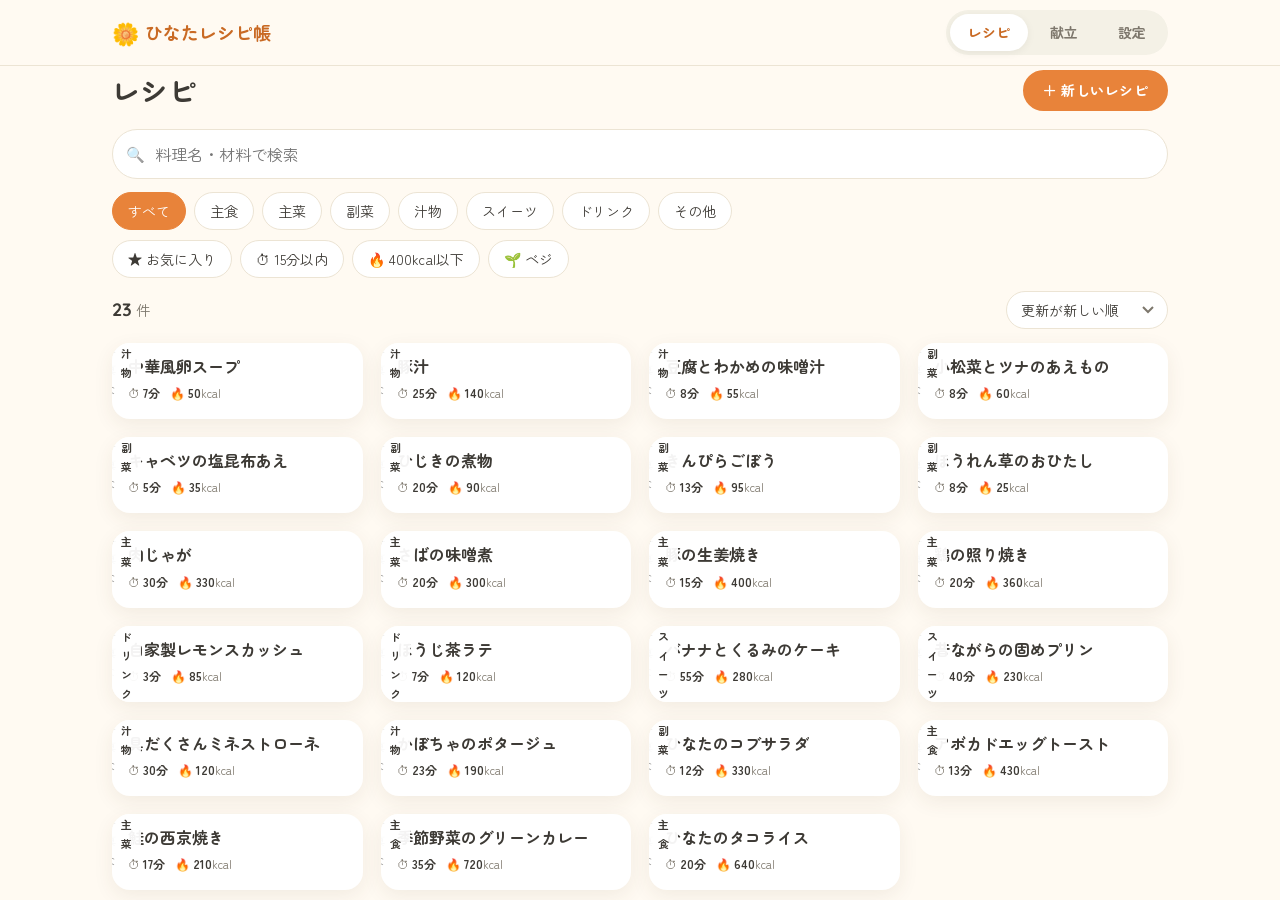
==== commit 676bffd5: "Rework meal plan into a monthly/weekly menu calendar Plan each day as a main/side/soup set with phot" ====
--- a/recipes/index.html
+++ b/recipes/index.html
@@ -44,8 +44,10 @@
 
       <div class="chips" role="group" aria-label="カテゴリ">
         <button type="button" class="chip is-active" data-cat="all" aria-pressed="true">すべて</button>
-        <button type="button" class="chip" data-cat="main" aria-pressed="false">ごはん</button>
-        <button type="button" class="chip" data-cat="side" aria-pressed="false">サラダ・スープ</button>
+        <button type="button" class="chip" data-cat="staple" aria-pressed="false">主食</button>
+        <button type="button" class="chip" data-cat="main" aria-pressed="false">主菜</button>
+        <button type="button" class="chip" data-cat="side" aria-pressed="false">副菜</button>
+        <button type="button" class="chip" data-cat="soup" aria-pressed="false">汁物</button>
         <button type="button" class="chip" data-cat="sweets" aria-pressed="false">スイーツ</button>
         <button type="button" class="chip" data-cat="drink" aria-pressed="false">ドリンク</button>
         <button type="button" class="chip" data-cat="other" aria-pressed="false">その他</button>
@@ -80,15 +82,24 @@
 
     <!-- ================= 献立 ================= -->
     <section class="view" id="view-plan" aria-labelledby="h-plan" hidden>
-      <div class="view__head">
-        <h1 class="view__title" id="h-plan">献立</h1>
+      <div class="plan-head">
+        <h1 class="plan-head__title" id="h-plan">献立カレンダー</h1>
+        <p class="plan-head__lead">主菜・副菜・汁物の3品で、1週間分の献立を組み立てます。<br>迷ったら「提案」で、登録したレシピから自動で選びます。</p>
+        <p class="print-only print-range" id="printRange"></p>
+      </div>
+
+      <div class="monthnav">
+        <button type="button" class="monthnav__side" id="prevMonth"><span aria-hidden="true">‹</span> <span id="prevMonthLabel"></span></button>
+        <h2 class="monthnav__cur" id="monthLabel" aria-live="polite"></h2>
+        <button type="button" class="monthnav__side monthnav__side--next" id="nextMonth"><span id="nextMonthLabel"></span> <span aria-hidden="true">›</span></button>
+      </div>
+      <div class="weektabs" id="weekTabs" role="group" aria-label="週"></div>
+
+      <div class="plan-actions">
+        <button type="button" class="btn btn--small" id="suggestBtn">✨ 空いている日を提案で埋める</button>
         <button type="button" class="btn btn--small btn--ghost" id="thisWeekBtn">今週</button>
-      </div>
-
-      <div class="weeknav">
-        <button type="button" class="iconbtn" id="prevWeek" aria-label="前の週">‹</button>
-        <p class="weeknav__label" id="weekLabel" aria-live="polite"></p>
-        <button type="button" class="iconbtn" id="nextWeek" aria-label="次の週">›</button>
+        <button type="button" class="btn btn--small btn--ghost" id="printBtn">🖨 印刷</button>
+        <button type="button" class="btn btn--small btn--danger" id="clearWeekBtn">この週をクリア</button>
       </div>
 
       <div class="weeksum" id="weekSummary"></div>
@@ -237,8 +248,10 @@
             <div class="field">
               <label for="fCat">カテゴリ</label>
               <select id="fCat" name="cat">
-                <option value="main">ごはん</option>
-                <option value="side">サラダ・スープ</option>
+                <option value="staple">主食（丼・麺・パンなど）</option>
+                <option value="main">主菜</option>
+                <option value="side">副菜</option>
+                <option value="soup">汁物</option>
                 <option value="sweets">スイーツ</option>
                 <option value="drink">ドリンク</option>
                 <option value="other">その他</option>
@@ -320,6 +333,7 @@
         <span class="search__icon" aria-hidden="true">🔍</span>
         <input type="search" id="pickSearch" placeholder="レシピを検索" aria-label="レシピを検索" autocomplete="off">
       </div>
+      <label class="check pick-all"><input type="checkbox" id="pickAll"> ほかのカテゴリも表示</label>
       <ul class="picklist" id="pickList"></ul>
     </div>
   </dialog>
@@ -339,8 +353,9 @@
           <input type="date" id="slotDate" required>
         </div>
         <div class="field">
-          <span class="field__label">時間帯</span>
+          <span class="field__label">入れる枠</span>
           <div class="seg" id="slotSeg"></div>
+          <p class="note">すでに入っている料理は入れ替わります。</p>
         </div>
         <button type="submit" class="btn btn--block" value="ok">追加する</button>
       </div>
--- a/recipes/style.css
+++ b/recipes/style.css
@@ -115,6 +115,7 @@
 .card__photo { position: relative; aspect-ratio: 4 / 3; background: var(--c-bg-alt); }
 .card__photo img { width: 100%; height: 100%; object-fit: cover; }
 .card__fav { position: absolute; top: 8px; right: 8px; display: grid; place-items: center; width: 28px; height: 28px; border-radius: 50%; background: rgba(255,255,255,.92); color: #e0a400; font-size: 15px; }
+.card__role { position: absolute; top: 0; left: 0; padding: 1px 9px; font-size: 11px; font-weight: 700; background: rgba(255,255,255,.94); border-bottom-right-radius: 10px; }
 .card__body { display: flex; flex-direction: column; gap: 4px; flex: 1; padding: 10px 12px 12px; }
 .card__name { font-size: 15px; font-weight: 700; line-height: 1.45; display: -webkit-box; -webkit-line-clamp: 2; -webkit-box-orient: vertical; overflow: hidden; }
 .card__meta { display: flex; flex-wrap: wrap; gap: 2px 10px; margin-top: auto; font-size: 12px; color: var(--c-sub); }
@@ -129,44 +130,71 @@
 .empty__icon { font-size: 44px; margin-bottom: 6px; }
 .empty .btn { margin-top: 16px; }
 
-/* ---------- 献立 ---------- */
-.weeknav { display: flex; align-items: center; justify-content: space-between; gap: 10px; margin-bottom: 12px; }
-.weeknav__label { font-weight: 700; font-size: 16px; text-align: center; }
-.weeksum { display: grid; grid-template-columns: repeat(3, 1fr); gap: 8px; margin-bottom: 16px; }
+/* ---------- 献立カレンダー ---------- */
+.plan-head { text-align: center; margin: 4px 0 18px; }
+.plan-head__title { font-size: 25px; font-weight: 700; letter-spacing: .06em; }
+.plan-head__lead { margin-top: 6px; font-size: 13px; color: var(--c-sub); line-height: 1.8; }
+.print-only { display: none; }
+
+.monthnav { display: grid; grid-template-columns: 1fr auto 1fr; align-items: center; gap: 8px; margin-bottom: 8px; }
+.monthnav__side { justify-self: start; display: inline-flex; align-items: center; gap: 4px; min-height: 40px; padding: 4px 6px; border: 0; background: none; font-size: 13px; color: var(--c-sub); border-radius: 10px; }
+.monthnav__side:hover { color: var(--c-primary-dark); background: var(--c-bg-alt); }
+.monthnav__side--next { justify-self: end; }
+.monthnav__cur { font-size: 19px; font-weight: 700; text-align: center; white-space: nowrap; }
+
+.weektabs { display: flex; justify-content: center; gap: 4px; margin-bottom: 16px; border-bottom: 1.5px solid var(--c-text); overflow-x: auto; scrollbar-width: none; }
+.weektabs::-webkit-scrollbar { display: none; }
+.weektab { position: relative; flex: 0 0 auto; min-height: 44px; padding: 6px 12px 8px; border: 0; background: none; font-size: 14px; color: var(--c-sub); line-height: 1.3; }
+.weektab small { display: block; font-family: var(--ff-en); font-size: 10px; }
+.weektab:hover { color: var(--c-text); }
+.weektab.is-current { color: var(--c-text); font-weight: 700; }
+.weektab.is-current::after { content: ""; position: absolute; left: 50%; bottom: -1px; width: 12px; height: 12px; background: var(--c-bg); border-left: 1.5px solid var(--c-text); border-top: 1.5px solid var(--c-text); transform: translate(-50%, 50%) rotate(45deg); }
+
+.plan-actions { display: flex; flex-wrap: wrap; justify-content: center; gap: 8px; margin-bottom: 14px; }
+.weeksum { display: grid; grid-template-columns: repeat(3, 1fr); gap: 8px; margin-bottom: 8px; }
 .weeksum__item { padding: 10px 6px; text-align: center; background: var(--c-surface); border-radius: 14px; box-shadow: var(--shadow); }
 .weeksum__item span { display: block; font-size: 11px; color: var(--c-sub); }
 .weeksum__item strong { font-family: var(--ff-en); font-size: 17px; }
-.days { display: grid; gap: 14px; }
-.day { padding: 14px; background: var(--c-surface); border-radius: var(--radius); box-shadow: var(--shadow); border: 2px solid transparent; }
-.day.is-today { border-color: var(--c-yellow); }
-.day__head { display: flex; align-items: baseline; justify-content: space-between; gap: 8px; margin-bottom: 8px; }
-.day__date { font-weight: 700; font-size: 16px; }
-.day__date small { margin-left: 6px; font-size: 12px; color: var(--c-sub); font-weight: 500; }
-.day__date .today { margin-left: 6px; padding: 1px 8px; font-size: 11px; color: #7a5a00; background: #fff1c9; border-radius: 999px; }
-.day__date.sun { color: #c0453f; }
-.day__date.sat { color: #3f72c0; }
-.day__kcal { font-family: var(--ff-en); font-weight: 700; font-size: 14px; }
-.day__kcal small { font-family: var(--ff); font-weight: 400; color: var(--c-sub); font-size: 11px; }
-.slot { display: grid; grid-template-columns: 38px 1fr; gap: 8px; align-items: start; padding: 6px 0; border-top: 1px dashed var(--c-border); }
-.slot__label { padding-top: 7px; font-size: 12px; font-weight: 700; color: var(--c-green); }
-.slot__items { display: flex; flex-wrap: wrap; gap: 6px; min-width: 0; }
-.plan-item { display: inline-flex; align-items: center; gap: 4px; max-width: 100%; padding: 3px 4px 3px 3px; border-radius: 999px; background: var(--c-bg); border: 1px solid var(--c-border); font-size: 13px; }
-.plan-item__open { display: inline-flex; align-items: center; gap: 6px; min-width: 0; padding: 0; border: 0; background: none; text-align: left; }
-.plan-item__thumb { position: relative; flex-shrink: 0; width: 28px; height: 28px; border-radius: 50%; overflow: hidden; }
-.plan-item__thumb img { width: 100%; height: 100%; object-fit: cover; }
-.plan-item__thumb .ph__char { font-size: 13px; }
-.plan-item__name { overflow: hidden; text-overflow: ellipsis; white-space: nowrap; }
-.plan-item__del { display: grid; place-items: center; width: 24px; height: 24px; flex-shrink: 0; border: 0; border-radius: 50%; background: transparent; color: var(--c-sub); font-size: 13px; }
-.plan-item__del:hover { background: #fdecea; color: var(--c-danger); }
-.slot__add { min-height: 34px; padding: 2px 12px; border: 1.5px dashed var(--c-border); border-radius: 999px; background: none; color: var(--c-sub); font-size: 13px; }
-.slot__add:hover { border-color: var(--c-primary); color: var(--c-primary-dark); }
-.day__bars { display: grid; grid-template-columns: repeat(3, 1fr); gap: 8px; margin-top: 10px; padding-top: 10px; border-top: 1px solid var(--c-border); }
-.minibar { font-size: 11px; color: var(--c-sub); min-width: 0; }
-.minibar span { display: block; white-space: nowrap; }
-.minibar b { font-family: var(--ff-en); color: var(--c-text); font-size: 13px; }
-.minibar__track { height: 6px; margin-top: 3px; border-radius: 999px; background: var(--c-bg-alt); overflow: hidden; }
-.minibar__track i { display: block; height: 100%; border-radius: inherit; background: var(--c-green); }
-.minibar__track i.is-over { background: var(--c-danger); }
+
+.days { display: grid; }
+.dayrow { padding: 18px 0 16px; border-bottom: 1.5px dashed #d9cdb8; }
+.dayrow:last-child { border-bottom: 0; }
+.dayrow__date { display: flex; align-items: baseline; justify-content: center; gap: 2px; margin-bottom: 10px; font-weight: 700; }
+.dayrow__md { font-family: var(--ff-en); font-size: 20px; }
+.dayrow__dow { font-size: 14px; }
+.dayrow.sun .dayrow__date { color: #c0453f; }
+.dayrow.sat .dayrow__date { color: #3f72c0; }
+.today { margin-left: 8px; padding: 1px 9px; font-size: 11px; color: #7a5a00; background: #fff1c9; border-radius: 999px; align-self: center; }
+.dayrow.is-today .dayrow__dishes { box-shadow: 0 0 0 3px #fff1c9; border-radius: 14px; }
+
+.dayrow__dishes { display: grid; grid-template-columns: 1fr 1fr; gap: 12px 10px; align-items: end; }
+.dish { position: relative; min-width: 0; }
+.dish--main { grid-column: 1 / -1; }
+.dish__photo { position: relative; display: block; width: 100%; aspect-ratio: 1 / 1; padding: 0; border: 0; border-radius: 12px; overflow: hidden; background: var(--c-bg-alt); cursor: pointer; }
+.dish--main .dish__photo { aspect-ratio: 16 / 10; }
+.dish__photo img { width: 100%; height: 100%; object-fit: cover; transition: transform .4s var(--ease); }
+.dish__photo:hover img { transform: scale(1.04); }
+.dish__photo .ph__char { font-size: 40px; }
+.dish--main .dish__photo .ph__char { font-size: 64px; }
+.dish__role { position: absolute; top: 0; right: 0; z-index: 1; padding: 2px 10px; font-size: 12px; font-weight: 700; color: var(--c-text); background: rgba(255,255,255,.94); border-bottom-left-radius: 10px; }
+.dish__name { margin-top: 6px; font-size: 14px; font-weight: 700; line-height: 1.45; }
+.dish__meta { display: flex; flex-wrap: wrap; gap: 0 10px; font-size: 12px; color: var(--c-sub); }
+.dish__tools { display: flex; gap: 4px; margin-top: 4px; }
+.dish__tools button { min-height: 30px; padding: 0 10px; border: 1px solid var(--c-border); border-radius: 999px; background: var(--c-surface); font-size: 12px; color: var(--c-sub); }
+.dish__tools button:hover { border-color: var(--c-primary); color: var(--c-primary-dark); }
+.dish__tools button.del:hover { border-color: var(--c-danger); color: var(--c-danger); }
+
+.dish--empty { display: flex; flex-direction: column; align-items: center; justify-content: center; gap: 4px; width: 100%; aspect-ratio: 1 / 1; padding: 0; border: 2px dashed var(--c-border); border-radius: 12px; background: rgba(255,255,255,.6); color: var(--c-sub); font-size: 13px; transition: border-color .2s, background .2s, color .2s; }
+.dish--empty.dish--main { aspect-ratio: 16 / 10; }
+.dish--empty .dish__role { position: static; padding: 0; background: none; font-size: 12px; }
+.dish--empty .plus { font-size: 26px; line-height: 1; color: var(--c-primary); }
+.dish--empty:hover { border-color: var(--c-primary); background: #fff6ec; color: var(--c-primary-dark); }
+
+.dayrow__foot { display: flex; align-items: center; justify-content: space-between; gap: 8px; flex-wrap: wrap; margin-top: 12px; font-size: 13px; color: var(--c-sub); }
+.dayrow__foot b { font-family: var(--ff-en); font-size: 15px; color: var(--c-text); }
+.reroll { min-height: 34px; padding: 2px 14px; border: 1.5px solid var(--c-border); border-radius: 999px; background: var(--c-surface); font-size: 13px; color: var(--c-primary-dark); font-weight: 700; }
+.reroll:hover { border-color: var(--c-primary); background: #fff6ec; }
+.pick-all { margin-bottom: 12px; }
 
 /* ---------- 設定 ---------- */
 .panel { padding: 18px; margin-bottom: 14px; background: var(--c-surface); border-radius: var(--radius); box-shadow: var(--shadow); }
@@ -317,7 +345,7 @@
 .picklist__meta { display: block; font-size: 12px; color: var(--c-sub); }
 .picklist .empty { padding: 24px 0; }
 .slot-recipe { margin-bottom: 14px; font-weight: 700; }
-.seg { display: grid; grid-template-columns: repeat(4, 1fr); gap: 6px; }
+.seg { display: grid; grid-template-columns: repeat(3, 1fr); gap: 6px; }
 .seg label { position: relative; display: grid; place-items: center; min-height: 42px; margin: 0; border: 1.5px solid var(--c-border); border-radius: 12px; background: var(--c-surface); font-size: 14px; color: var(--c-text); cursor: pointer; }
 .seg label:has(input:checked) { background: var(--c-primary); border-color: var(--c-primary); color: #fff; font-weight: 700; }
 .seg label:has(input:focus-visible) { outline: 3px solid var(--c-yellow); }
@@ -353,8 +381,15 @@
   .cards { grid-template-columns: repeat(3, 1fr); gap: 18px; }
   .card__body { padding: 12px 16px 16px; }
   .card__name { font-size: 16px; }
-  .days { grid-template-columns: repeat(2, 1fr); }
-  .weeksum { max-width: 560px; }
+  .plan-head__title { font-size: 30px; }
+  .weeksum { max-width: 560px; margin-left: auto; margin-right: auto; }
+  .dayrow { display: grid; grid-template-columns: 110px 1fr; align-items: center; column-gap: 16px; padding: 22px 0; }
+  .dayrow__date { flex-direction: column; align-items: center; margin: 0; gap: 0; }
+  .dayrow__md { font-size: 24px; }
+  .today { margin: 4px 0 0; }
+  .dayrow__dishes { grid-template-columns: 1.3fr 1fr 1fr; gap: 10px; }
+  .dish--main { grid-column: auto; }
+  .dayrow__foot { grid-column: 2; }
   .targets { grid-template-columns: repeat(3, 1fr); }
   .toast { bottom: 24px; }
 
@@ -375,7 +410,42 @@
    ========================================================= */
 @media (min-width: 1024px) {
   .cards { grid-template-columns: repeat(4, 1fr); }
-  .days { grid-template-columns: repeat(3, 1fr); }
+  .dayrow { grid-template-columns: 130px 1fr; }
+  .dayrow__dishes { max-width: 820px; }
+}
+
+/* =========================================================
+   印刷（献立カレンダーを A4 に1週間分）
+   ========================================================= */
+@media print {
+  @page { size: A4 portrait; margin: 10mm; }
+  body { background: #fff; padding: 0; font-size: 10pt; }
+  .header, .tabbar, .toast, .skip-link, .monthnav, .weektabs, .plan-actions, .weeksum, .dish__tools, .reroll, .plan-head__lead, dialog { display: none !important; }
+  main { padding: 0; }
+  .container { max-width: none; padding: 0; }
+  .view { animation: none; }
+  .print-only { display: block; }
+  .plan-head { margin: 0 0 4mm; }
+  .plan-head__title { font-size: 16pt; }
+  .print-range { font-size: 11pt; font-weight: 700; }
+  .dayrow { display: grid; grid-template-columns: 20mm 1fr; align-items: center; column-gap: 4mm; padding: 1.8mm 0; break-inside: avoid; }
+  .dayrow__date { flex-direction: column; margin: 0; }
+  .dayrow__md { font-size: 13pt; }
+  .today { display: none; }
+  .dayrow.is-today .dayrow__dishes { box-shadow: none; }
+  .dayrow__dishes { grid-template-columns: repeat(3, 1fr); gap: 3mm; align-items: start; }
+  .dish--main { grid-column: auto; }
+  .dish__photo, .dish--main .dish__photo, .dish--empty, .dish--empty.dish--main { aspect-ratio: auto; height: 17mm; border-radius: 2mm; }
+  .dish__photo img { transform: none !important; }
+  .dish__photo .ph__char, .dish--main .dish__photo .ph__char { font-size: 20pt; }
+  .dish__role { font-size: 7pt; padding: 0 2mm; }
+  .dish__name { font-size: 8.5pt; margin-top: .6mm; line-height: 1.3; }
+  .dish__meta { font-size: 7pt; line-height: 1.3; }
+  .dish--empty { border-width: 1px; }
+  .dish--empty .plus { display: none; }
+  .dayrow__foot { grid-column: 2; margin-top: .6mm; font-size: 7pt; }
+  .dayrow__foot b { font-size: 8pt; }
+  * { -webkit-print-color-adjust: exact; print-color-adjust: exact; }
 }
 
 @media (prefers-reduced-motion: reduce) {
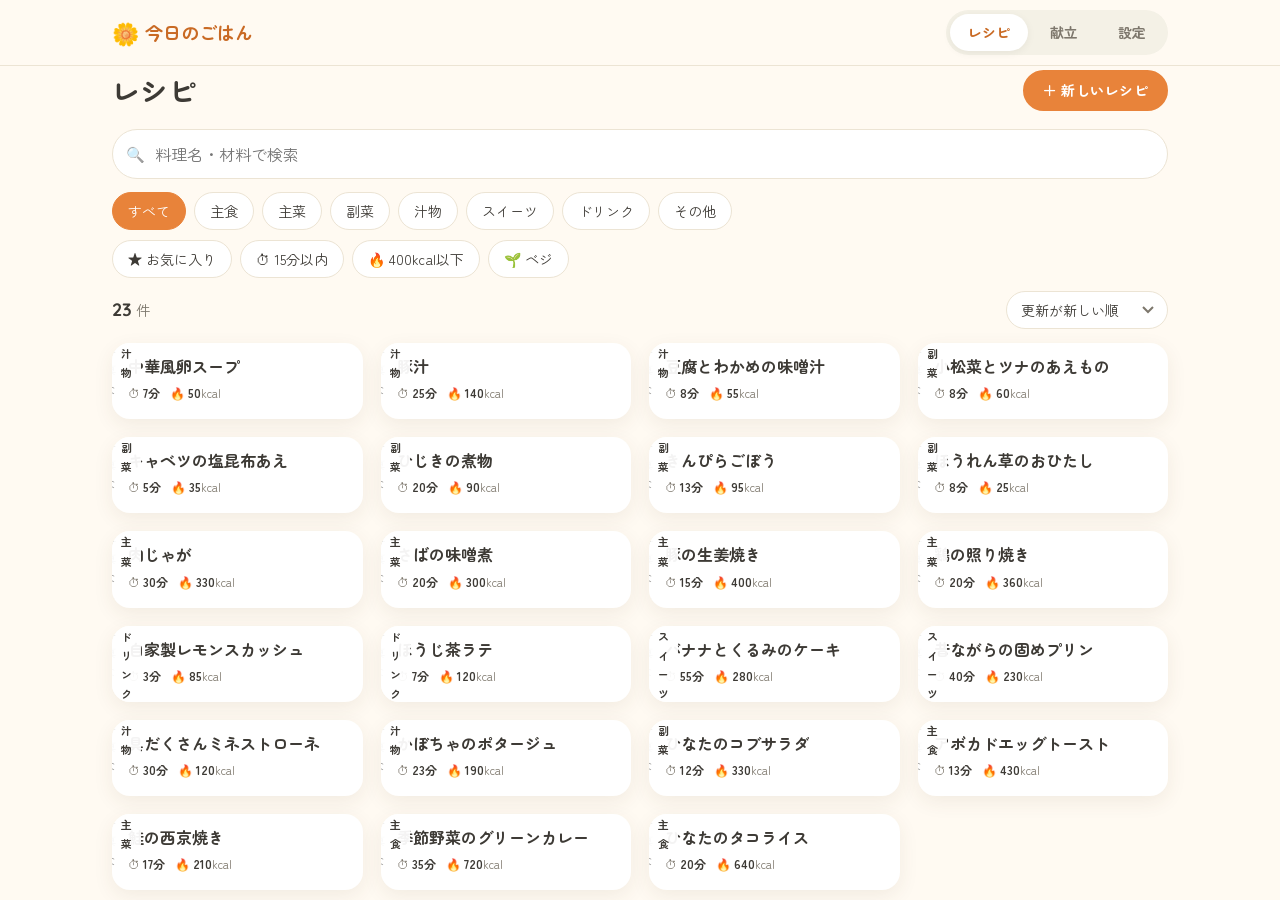
==== commit e8b4a97c: "Rename recipe site to 今日のごはん Display name only; storage and backup identifiers stay the same so exis" ====
--- a/recipes/index.html
+++ b/recipes/index.html
@@ -4,7 +4,7 @@
   <meta charset="UTF-8">
   <meta name="viewport" content="width=device-width, initial-scale=1.0, viewport-fit=cover">
   <meta name="theme-color" content="#fffaf2">
-  <title>ひなたレシピ帳</title>
+  <title>今日のごはん</title>
   <meta name="description" content="自分のレシピと献立を管理するノート。材料・調味料・分量・栄養・調理時間・写真を記録できます。">
   <link rel="preconnect" href="https://fonts.googleapis.com">
   <link rel="preconnect" href="https://fonts.gstatic.com" crossorigin>
@@ -19,7 +19,7 @@
     <div class="container header__inner">
       <a href="#recipes" class="logo">
         <span class="logo__icon" aria-hidden="true">🌼</span>
-        <span>ひなたレシピ帳</span>
+        <span>今日のごはん</span>
       </a>
       <nav class="topnav" aria-label="メイン">
         <a href="#recipes" class="topnav__link" data-nav="recipes">レシピ</a>
--- a/recipes/style.css
+++ b/recipes/style.css
@@ -1,5 +1,5 @@
 /* =========================================================
-   ひなたレシピ帳 - style.css
+   今日のごはん - style.css
    モバイルファースト / ブレークポイント: 768px, 1024px
    ========================================================= */
 :root {
